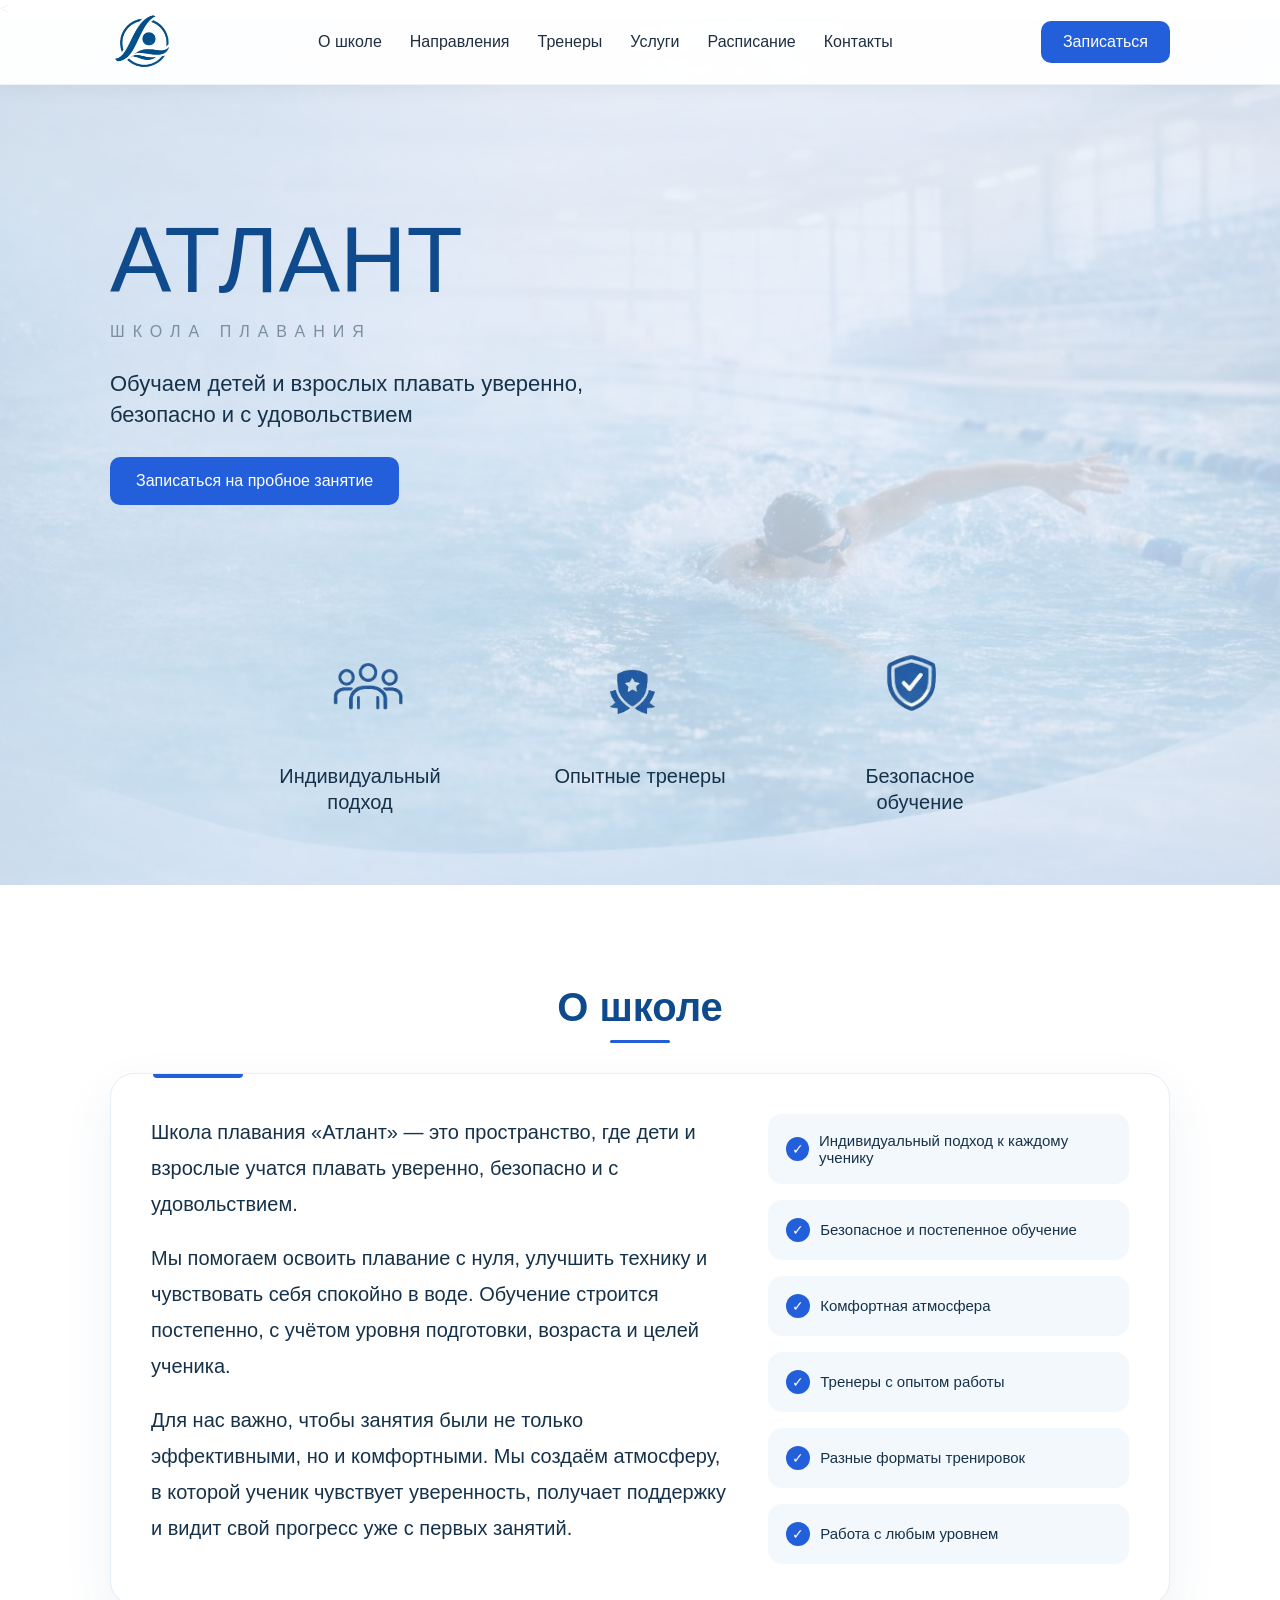
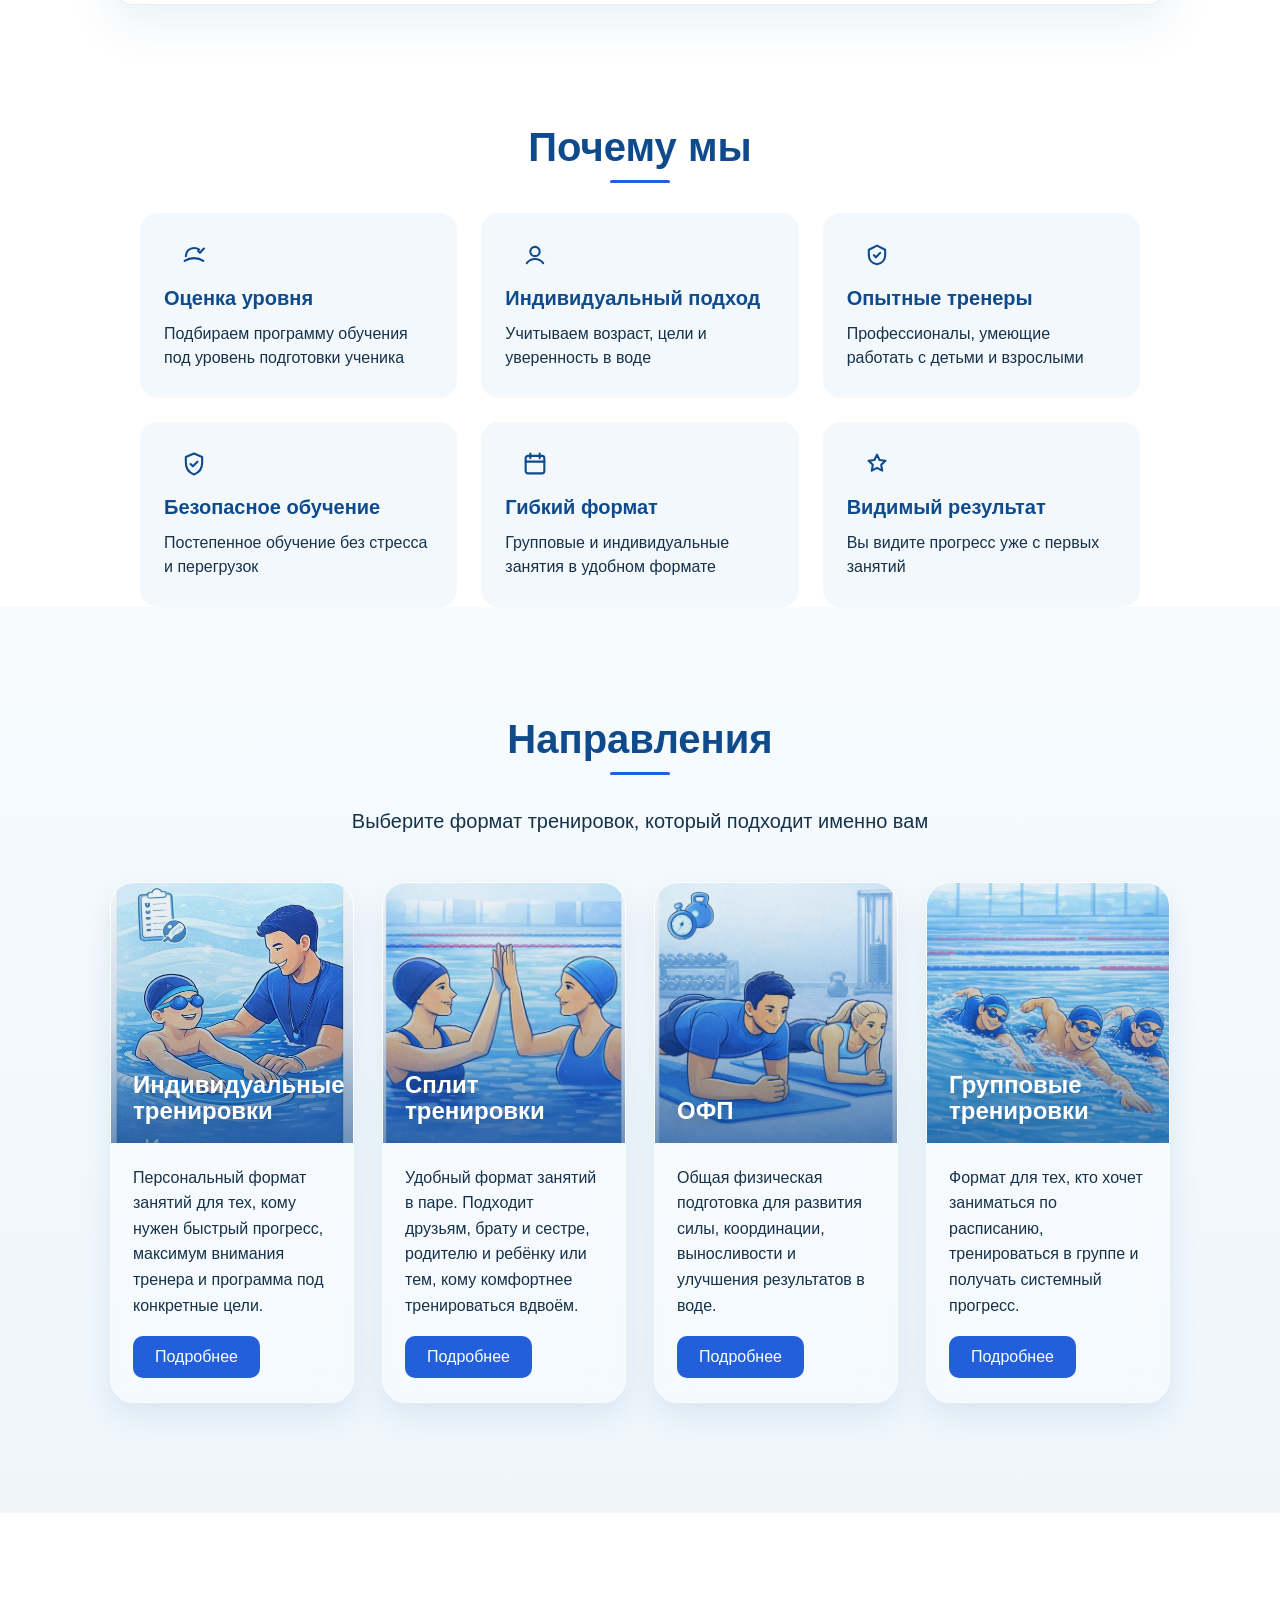
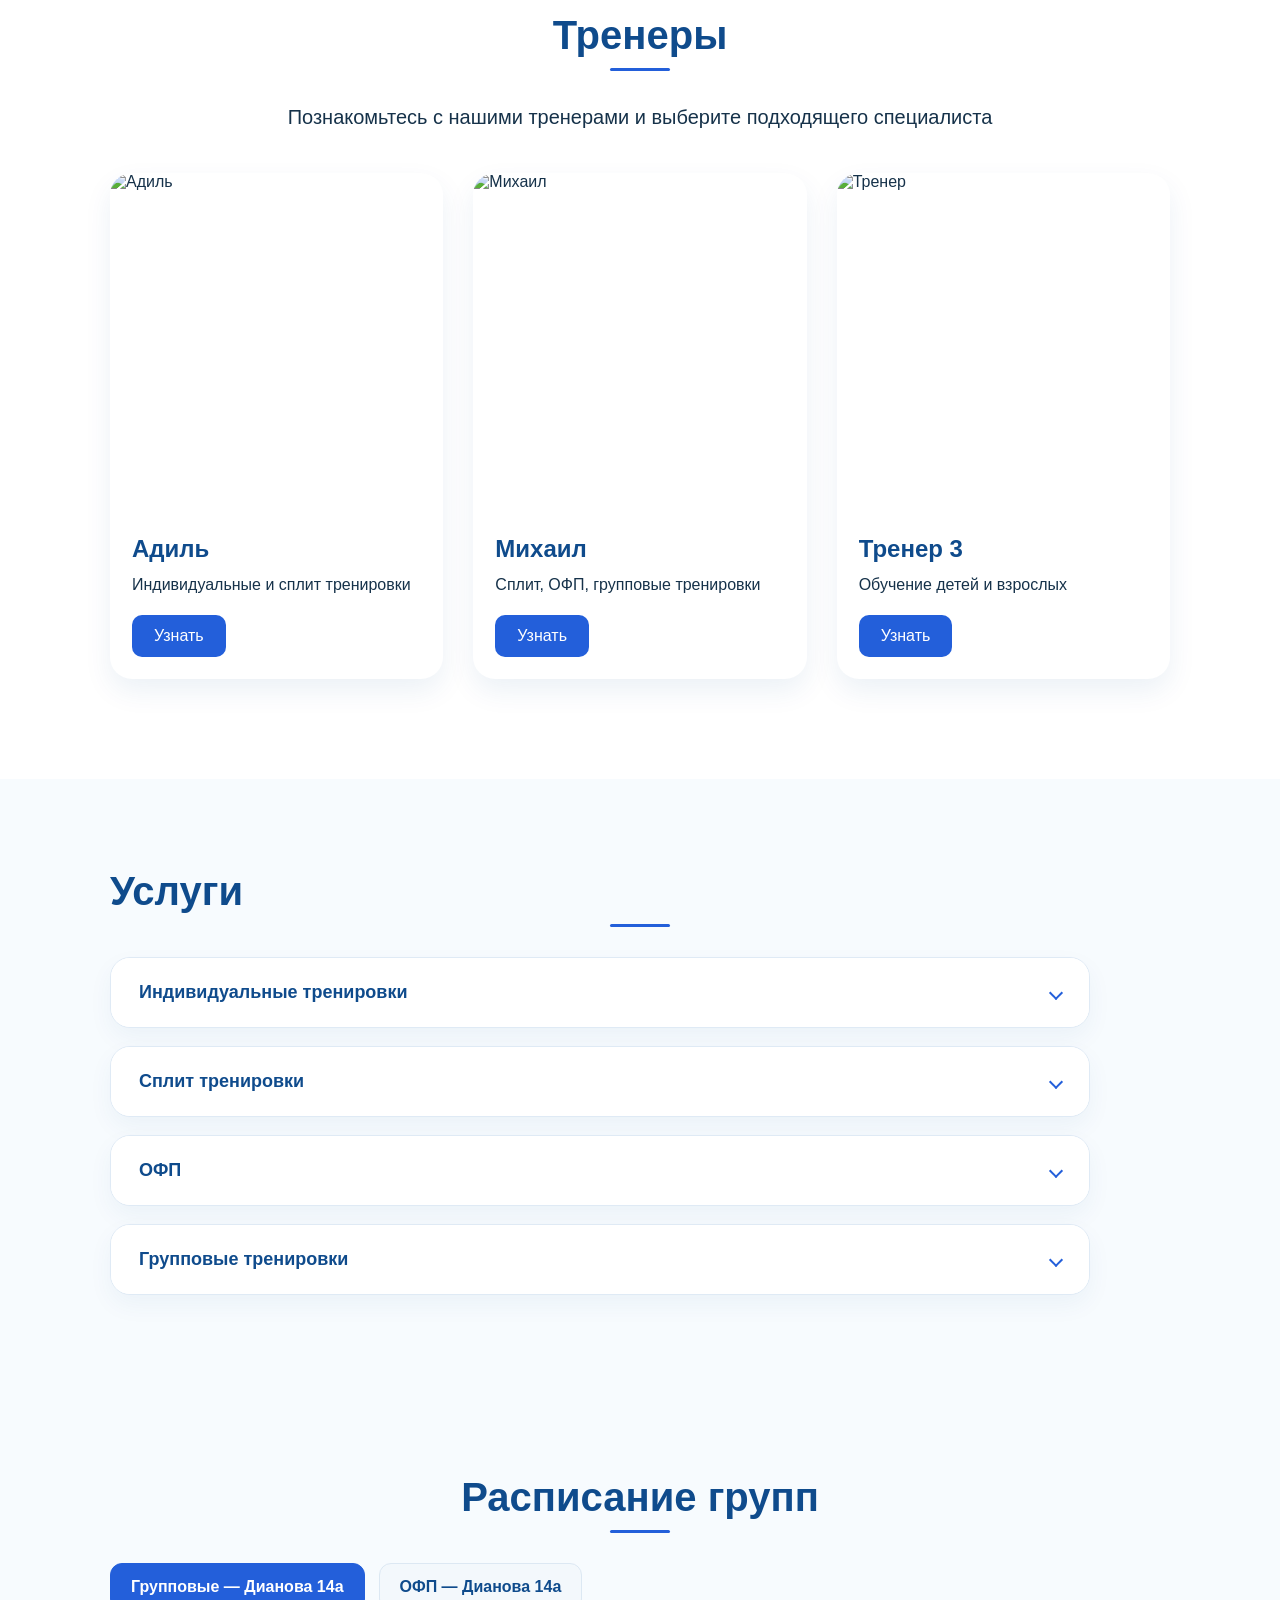
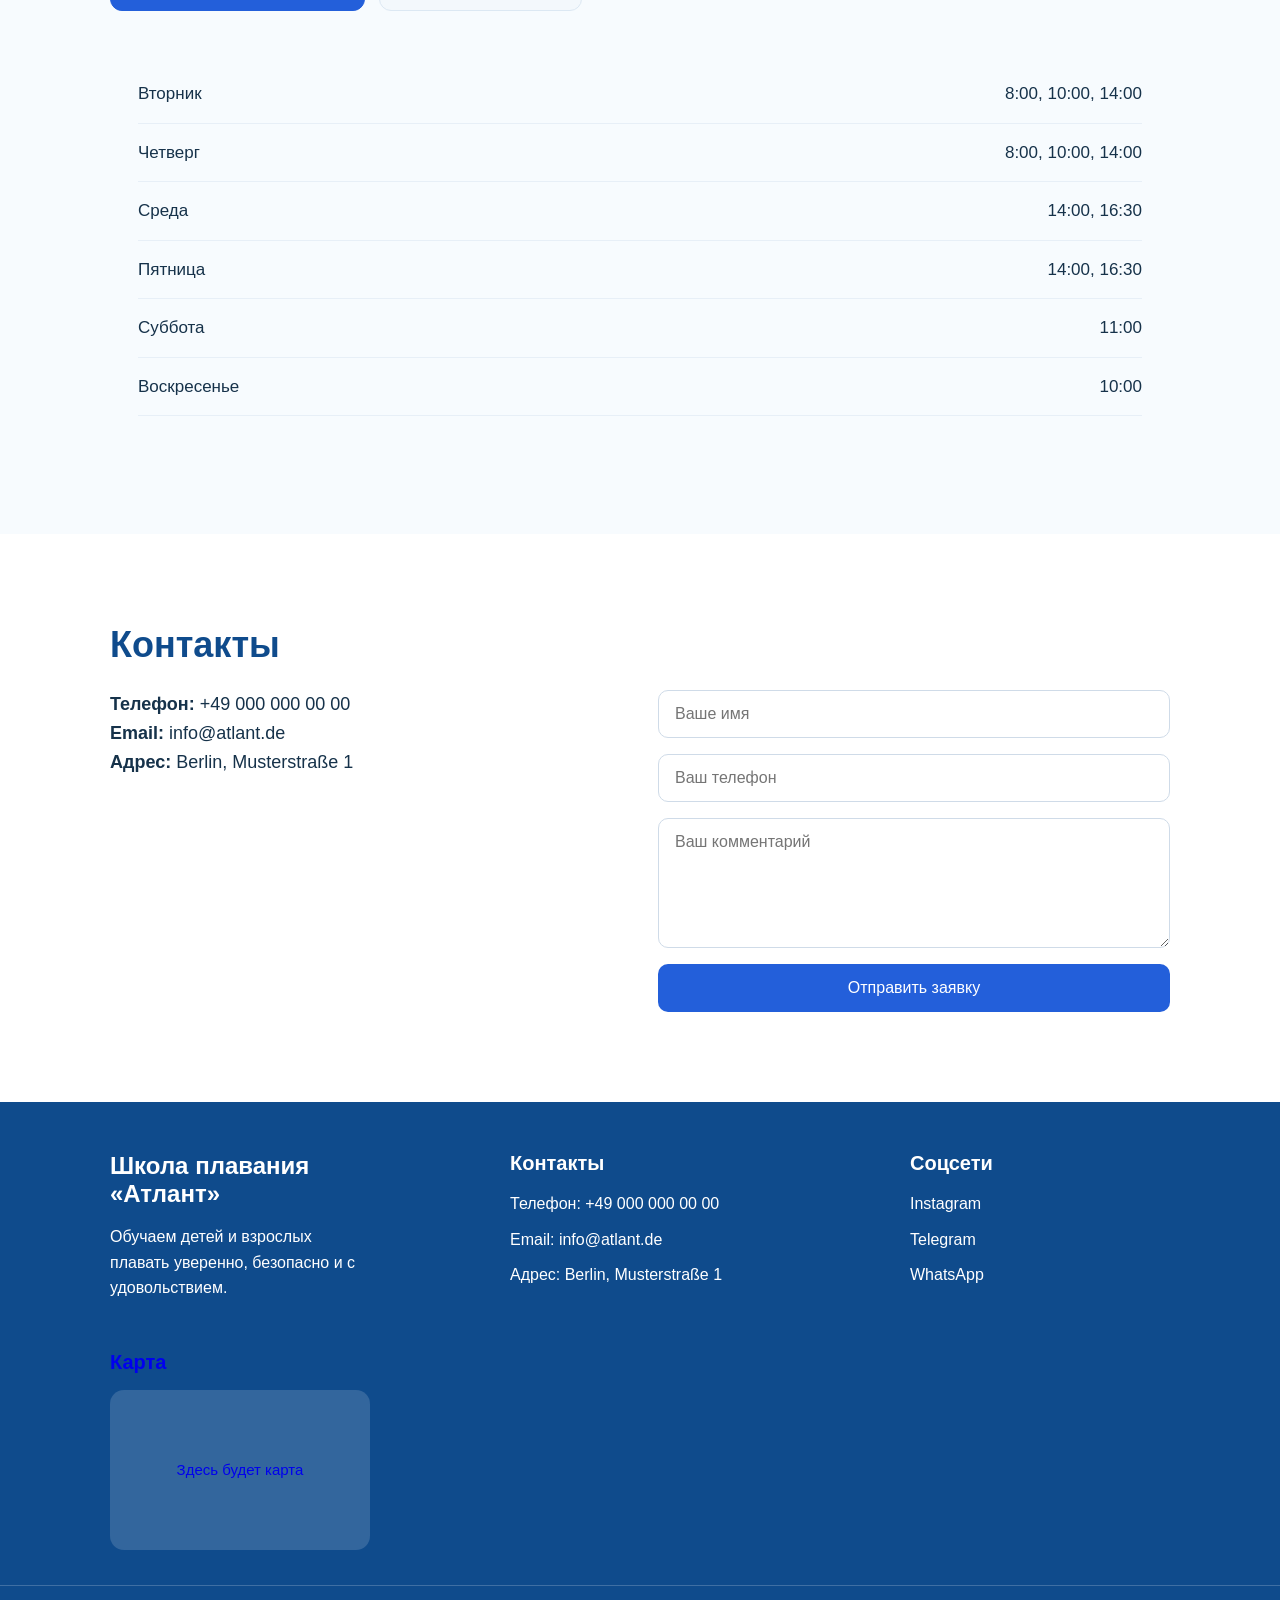
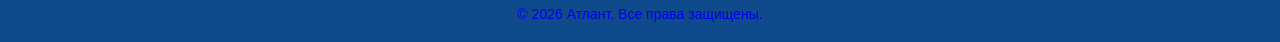
==== index.html @ 253562a3 "Add files via upload" ====
<!DOCTYPE html>
<html lang="ru">
<head>
  <meta charset="UTF-8" />
  <meta name="viewport" content="width=device-width, initial-scale=1.0" />
  <title>Атлант — школа плавания</title>
  <link rel="stylesheet" href="style.css" />
</head>
<body>

  <header class="header">
    <div class="container header-inner">

      <div class="logo">
        <img src="images/logo.png" alt="Атлант" />
      </div>

      <nav class="nav">
        <a href="#about">О школе</a>
        <a href="#programs">Направления</a>
        <a href="#coaches">Тренеры</a>
        <a href="#prices">Услуги</a>
        <a href="#schedule">Расписание</a>
        <a href="#contacts">Контакты</a>
      </nav>

      <a href="#contacts" class="header-btn">Записаться</a>

    </div>
  </header>

  <<section class="hero">
  <div class="hero-bg">
    <img src="images/pool.png" alt="Школа плавания Атлант" />
    <div class="overlay"></div>
  </div>

  <div class="container hero-content">
    <h1>АТЛАНТ</h1>
    <p class="subtitle">ШКОЛА ПЛАВАНИЯ</p>

    <p class="description">
      Обучаем детей и взрослых плавать уверенно, безопасно и с удовольствием
    </p>

    <a href="#contacts" class="main-btn">Записаться на пробное занятие</a>

    <div class="features">
      <div class="feature">
        <img src="images/icon-approach.png" alt="Индивидуальный подход" />
        <p>Индивидуальный
подход</p>
      </div>

      <div class="feature">
        <img src="images/icon-coach.png" alt="Опытные тренеры" />
        <p>Опытные тренеры</p>
      </div>

      <div class="feature">
        <img src="images/icon-safe.png" alt="Безопасное обучение" />
        <p>Безопасное
обучение</p>
      </div>
    </div>
  </div>
</section>

  <section id="about" class="about">
  <div class="container">

    <h2 class="section-title">О школе</h2>

    <div class="about-box">

      <!-- ЛЕВО -->
      <div class="about-left">
        <p>
          Школа плавания «Атлант» — это пространство, где дети и взрослые учатся плавать уверенно, безопасно и с удовольствием.
        </p>

        <p>
          Мы помогаем освоить плавание с нуля, улучшить технику и чувствовать себя спокойно в воде. Обучение строится постепенно, с учётом уровня подготовки, возраста и целей ученика.
        </p>

        <p>
          Для нас важно, чтобы занятия были не только эффективными, но и комфортными. Мы создаём атмосферу, в которой ученик чувствует уверенность, получает поддержку и видит свой прогресс уже с первых занятий.
        </p>
      </div>

      <!-- ПРАВО -->
      <div class="about-right">

        <div class="about-mini">
          <span>✓</span>
          Индивидуальный подход к каждому ученику
        </div>

        <div class="about-mini">
          <span>✓</span>
          Безопасное и постепенное обучение
        </div>

        <div class="about-mini">
          <span>✓</span>
          Комфортная атмосфера
        </div>

        <div class="about-mini">
          <span>✓</span>
          Тренеры с опытом работы
        </div>

        <div class="about-mini">
          <span>✓</span>
          Разные форматы тренировок
        </div>

        <div class="about-mini">
          <span>✓</span>
          Работа с любым уровнем
        </div>

      </div>

    </div>


  </div>
</section>

      <h2 class="section-title why-title fade-up">Почему мы</h2>

      <div class="why-grid">

        <div class="why-card fade-up delay-1">
          <div class="why-icon" aria-hidden="true">
            <svg viewBox="0 0 24 24" role="img">
              <path d="M5 13c0-4.2 3-7 7-7 1.7 0 3.2.4 4.5 1.3" />
              <path d="M4 17c2.2-1.5 5-2.3 8-2.3s5.8.8 8 2.3" />
              <path d="M15.5 8.5l1.6 1.6 3.4-3.6" />
            </svg>
          </div>
          <h3>Оценка уровня</h3>
          <p>Подбираем программу обучения под уровень подготовки ученика</p>
        </div>

        <div class="why-card fade-up delay-2">
          <div class="why-icon" aria-hidden="true">
            <svg viewBox="0 0 24 24" role="img">
              <path d="M12 13c2.2 0 4-1.8 4-4s-1.8-4-4-4-4 1.8-4 4 1.8 4 4 4z" />
              <path d="M5 19c1.6-2.4 4-3.6 7-3.6s5.4 1.2 7 3.6" />
            </svg>
          </div>
          <h3>Индивидуальный подход</h3>
          <p>Учитываем возраст, цели и уверенность в воде</p>
        </div>

        <div class="why-card fade-up delay-3">
          <div class="why-icon" aria-hidden="true">
            <svg viewBox="0 0 24 24" role="img">
              <path d="M12 4l7 3.5v4.8c0 3.7-2.5 6.9-7 7.7-4.5-.8-7-4-7-7.7V7.5L12 4z" />
              <path d="M9.3 12.2l1.8 1.8 3.6-3.8" />
            </svg>
          </div>
          <h3>Опытные тренеры</h3>
          <p>Профессионалы, умеющие работать с детьми и взрослыми</p>
        </div>

        <div class="why-card fade-up delay-1">


<div class="why-icon" aria-hidden="true">
            <svg viewBox="0 0 24 24" role="img">
              <path d="M12 3l7 3v5c0 5-2.8 8.5-7 10-4.2-1.5-7-5-7-10V6l7-3z" />
              <path d="M9 12l2 2 4-4" />
            </svg>
          </div>
          <h3>Безопасное обучение</h3>
          <p>Постепенное обучение без стресса и перегрузок</p>
        </div>

        <div class="why-card fade-up delay-2">
          <div class="why-icon" aria-hidden="true">
            <svg viewBox="0 0 24 24" role="img">
              <rect x="4" y="5" width="16" height="15" rx="2" />
              <path d="M8 3v4M16 3v4M4 10h16" />
            </svg>
          </div>
          <h3>Гибкий формат</h3>
          <p>Групповые и индивидуальные занятия в удобном формате</p>
        </div>

        <div class="why-card fade-up delay-3">
          <div class="why-icon" aria-hidden="true">
            <svg viewBox="0 0 24 24" role="img">
              <path d="M12 4l2.2 4.5 5 .7-3.6 3.5.9 5-4.5-2.4-4.5 2.4.9-5L4.8 9.2l5-.7L12 4z" />
            </svg>
          </div>
          <h3>Видимый результат</h3>
          <p>Вы видите прогресс уже с первых занятий</p>
        </div>

      </div>
    </div>
  </section>

 <section id="programs" class="programs-section">
  <div class="container">

    <h2 class="section-title">Направления</h2>
    <p class="programs-subtitle">
      Выберите формат тренировок, который подходит именно вам
    </p>

    <div class="programs-grid">

      <div class="program-card glass-card">
        <div class="program-image-wrap">
          <img src="images/program-individual.jpg" alt="Индивидуальные тренировки">
          <div class="program-overlay"></div>
          <h3 class="program-title-on-image">Индивидуальные
тренировки</h3>
        </div>
        <div class="program-card-content">
          <p>
            Персональный формат занятий для тех, кому нужен быстрый прогресс,
            максимум внимания тренера и программа под конкретные цели.
          </p>
          <button class="program-btn" onclick="openProgram('program-individual-modal')">Подробнее</button>
        </div>
      </div>

      <div class="program-card glass-card">
        <div class="program-image-wrap">
          <img src="images/program-split.jpg" alt="Сплит тренировки">
          <div class="program-overlay"></div>
          <h3 class="program-title-on-image">Сплит тренировки</h3>
        </div>
        <div class="program-card-content">
          <p>
            Удобный формат занятий в паре. Подходит друзьям, брату и сестре,
            родителю и ребёнку или тем, кому комфортнее тренироваться вдвоём.
          </p>
          <button class="program-btn" onclick="openProgram('program-split-modal')">Подробнее</button>
        </div>
      </div>

      <div class="program-card glass-card">
        <div class="program-image-wrap">
          <img src="images/program-ofp.jpg" alt="ОФП">
          <div class="program-overlay"></div>
          <h3 class="program-title-on-image">ОФП</h3>
        </div>
        <div class="program-card-content">
          <p>
            Общая физическая подготовка для развития силы, координации,
            выносливости и улучшения результатов в воде.
          </p>
          <button class="program-btn" onclick="openProgram('program-ofp-modal')">Подробнее</button>
        </div>
      </div>

      <div class="program-card glass-card">
        <div class="program-image-wrap">
          <img src="images/program-group.jpg" alt="Групповые тренировки">
          <div class="program-overlay"></div>
          <h3 class="program-title-on-image">Групповые
тренировки</h3>
        </div>
        <div class="program-card-content">
          <p>
            Формат для тех, кто хочет заниматься по расписанию, тренироваться
            в группе и получать системный прогресс.
          </p>
          <button class="program-btn" onclick="openProgram('program-group-modal')">Подробнее</button>
        </div>
      </div>

    </div>

  </div>
</section>
<!-- МОДАЛКА: ИНДИВИДУАЛЬНЫЕ -->
<div class="program-modal" id="program-individual-modal">
  <div class="program-modal-box">
    <button class="program-close" onclick="closeProgram('program-individual-modal')">×</button>

    <h2>Индивидуальные тренировки</h2>

    <p><strong>Описание:</strong>

      Персональный формат занятий для тех, кому нужен быстрый прогресс,
      максимум внимания тренера и программа под конкретные цели.
    </p>

    <p><strong>Стоимость:</strong>

      1400р
    </p>

    <p><strong>Кто может проводить:</strong>

      Адиль, Михаил
    </p>

    <p><strong>Адрес филиалов:</strong>

      Дианова 14а
    </p>

    <a href="#contacts" class="main-btn" onclick="closeProgram('program-individual-modal')">Записаться</a>
  </div>
</div>

<!-- МОДАЛКА: СПЛИТ -->
<div class="program-modal" id="program-split-modal">
  <div class="program-modal-box">
    <button class="program-close" onclick="closeProgram('program-split-modal')">×</button>

    <h2>Сплит тренировки</h2>

    <p><strong>Описание:</strong>

      Удобный формат занятий в паре. Подходит друзьям, брату и сестре,
      родителю и ребёнку или тем, кому комфортнее тренироваться вдвоём.
    </p>

    <p><strong>Стоимость:</strong>

      Сплит — 2700р

      Сплит с тренером Адилем — 2900р

      Сплит с тренером Михаилом — 2900р
    </p>

    <p><strong>Кто может проводить:</strong>

      Адиль, Михаил
    </p>

    <p><strong>Адрес филиалов:</strong>

      Дианова 14а
    </p>

    <a href="#contacts" class="main-btn" onclick="closeProgram('program-split-modal')">Записаться</a>
  </div>
</div>

<!-- МОДАЛКА: ОФП -->
<div class="program-modal" id="program-ofp-modal">
  <div class="program-modal-box">
    <button class="program-close" onclick="closeProgram('program-ofp-modal')">×</button>

    <h2>ОФП</h2>

    <p><strong>Описание:</strong>

      Общая физическая подготовка для развития силы, координации,
      выносливости и улучшения результатов в воде.
    </p>

    <p><strong>Стоимость:</strong>

      Разовая — 600р

      4 тренировки в месяц — 2000р

      8 тренировок в месяц — 3800р

      Абонемент действует 30 дней со дня оплаты
    </p>

    <p><strong>Кто может проводить:</strong>

      Адиль, Михаил
    </p>

    <p><strong>Время занятий:</strong>

      Среда, воскресенье

      15:15
    </p>

    <p><strong>Адрес:</strong>

      Дианова 14а
    </p>

    <a href="#contacts" class="main-btn" onclick="closeProgram('program-ofp-modal')">Записаться</a>
  </div>
</div>

<!-- МОДАЛКА: ГРУППОВЫЕ -->
<div class="program-modal" id="program-group-modal">
  <div class="program-modal-box">
    <button class="program-close" onclick="closeProgram('program-group-modal')">×</button>

    <h2>Групповые тренировки</h2>

    <p><strong>Описание:</strong>

      Групповые занятия для тех, кто хочет тренироваться по расписанию,
      получать системную нагрузку и развиваться в комфортной атмосфере.
    </p>

    <p><strong>Стоимость:</strong>

      Разовая тренировка — 850р

      4 тренировки в месяц — 3100р

      8 тренировок в месяц — 5000р

      Абонемент действует 30 дней со дня оплаты
    </p>

    <p><strong>Кто может проводить:</strong>

      Адиль, Михаил
    </p>

    <p><strong>Время занятий:</strong>

      Вторник, четверг — 8:00, 10:00, 14:00

      Среда, пятница — 14:00, 16:30

      Суббота — 11:00

      Воскресенье — 10:00
    </p>

    <p><strong>Адрес:</strong>

      Дианова 14а
    </p>

    <a href="#contacts" class="main-btn" onclick="closeProgram('program-group-modal')">Записаться</a>
  </div>
</div>

 <section id="coaches" class="coaches-section">
  <div class="container">

    <h2 class="section-title">Тренеры</h2>
    <p class="coaches-subtitle">
      Познакомьтесь с нашими тренерами и выберите подходящего специалиста
    </p>

    <div class="coaches-grid">

      <div class="coach-card">
        <img src="images/coach1.jpg" alt="Адиль" />
        <div class="coach-card-content">
          <h3>Адиль</h3>
          <p>Индивидуальные и сплит тренировки</p>
          <button class="coach-btn" onclick="openCoach('coach1-modal')">Узнать</button>
        </div>
      </div>

      <div class="coach-card">
        <img src="images/coach2.jpg" alt="Михаил" />
        <div class="coach-card-content">
          <h3>Михаил</h3>
          <p>Сплит, ОФП, групповые тренировки</p>
          <button class="coach-btn" onclick="openCoach('coach2-modal')">Узнать</button>
        </div>
      </div>

      <div class="coach-card">
        <img src="images/coach3.jpg" alt="Тренер" />
        <div class="coach-card-content">
          <h3>Тренер 3</h3>
          <p>Обучение детей и взрослых</p>
          <button class="coach-btn" onclick="openCoach('coach3-modal')">Узнать</button>
        </div>
      </div>

    </div>
  </div>
</section>
<!-- МОДАЛКА 1 -->
<div class="coach-modal" id="coach1-modal">
  <div class="coach-modal-box">
    <button class="coach-close" onclick="closeCoach('coach1-modal')">×</button>

    <div class="coach-modal-content">
      <div class="coach-modal-image">
        <img src="images/coach1.jpg" alt="Адиль" />
      </div>

      <div class="coach-modal-info">
        <h2>Адиль</h2>

        <p><strong>Образование:</strong>

          Высшее профильное образование, подготовка в сфере физической культуры и спорта
        </p>

        <p><strong>Описание деятельности:</strong>

          Проводит индивидуальные и сплит тренировки, помогает ученикам освоить плавание с нуля,
          улучшить технику и чувствовать себя уверенно в воде.
        </p>

        <p><strong>Филиалы:</strong>

          Дианова 14а
        </p>

        <a href="#contacts" class="main-btn" onclick="closeCoach('coach1-modal')">Записаться</a>
      </div>
    </div>
  </div>
</div>

<!-- МОДАЛКА 2 -->
<div class="coach-modal" id="coach2-modal">
  <div class="coach-modal-box">
    <button class="coach-close" onclick="closeCoach('coach2-modal')">×</button>

    <div class="coach-modal-content">
      <div class="coach-modal-image">
        <img src="images/coach2.jpg" alt="Михаил" />
      </div>

      <div class="coach-modal-info">
        <h2>Михаил</h2>

        <p><strong>Образование:</strong>

          Профессиональная подготовка в области спорта и тренерской деятельности
        </p>

        <p><strong>Описание деятельности:</strong>

          Проводит сплит тренировки, ОФП и групповые занятия.
          Работает с детьми и взрослыми, помогает развивать технику, выносливость и физическую подготовку.
        </p>

        <p><strong>Филиалы:</strong>

          Дианова 14а
        </p>

        <a href="#contacts" class="main-btn" onclick="closeCoach('coach2-modal')">Записаться</a>
      </div>
    </div>
  </div>
</div>

<!-- МОДАЛКА 3 -->
<div class="coach-modal" id="coach3-modal">
  <div class="coach-modal-box">
    <button class="coach-close" onclick="closeCoach('coach3-modal')">×</button>

    <div class="coach-modal-content">
      <div class="coach-modal-image">
        <img src="images/coach3.jpg" alt="Тренер 3" />
      </div>

      <div class="coach-modal-info">
        <h2>Тренер 3</h2>

        <p><strong>Образование:</strong>

          Высшее образование в области физической культуры
        </p>

        <p><strong>Описание деятельности:</strong>

          Обучает детей и взрослых, помогает развивать уверенность в воде,
          улучшать технику и достигать стабильного результата.
        </p>

        <p><strong>Филиалы:</strong>

          Дианова 14а
        </p>

        <a href="#contacts" class="main-btn" onclick="closeCoach('coach3-modal')">Записаться</a>
      </div>
    </div>
  </div>
</div>

<!-- POPUP 1 -->
<div class="coach-modal" id="coach1">
  <div class="coach-modal-box">
    <button class="coach-close" onclick="closeCoach('coach1')">×</button>

    <div class="coach-modal-content">
      <div class="coach-modal-image">
        <img src="images/coach1.jpg" alt="Анна Петрова">
      </div>

      <div class="coach-modal-info">
        <h2>Анна Петрова</h2>
        <p class="coach-modal-text">
          Тренер школы плавания «Атлант». Помогает детям и взрослым уверенно чувствовать себя в воде,
          осваивать плавание с нуля и улучшать технику.
        </p>

        <p><strong>Достижения:</strong>
Опыт работы 6 лет, подготовка начинающих и уверенных учеников, персональный подход.</p>
        <p><strong>Филиалы:</strong>
Berlin Zentrum, Berlin Süd</p>

        <a href="#contacts" class="main-btn" onclick="closeCoach('coach1')">Записаться</a>
      </div>
    </div>
  </div>
</div>

<!-- POPUP 2 -->
<div class="coach-modal" id="coach2">
  <div class="coach-modal-box">
    <button class="coach-close" onclick="closeCoach('coach2')">×</button>

    <div class="coach-modal-content">
      <div class="coach-modal-image">
        <img src="images/coach2.jpg" alt="Иван Смирнов">
      </div>

      <div class="coach-modal-info">
        <h2>Иван Смирнов</h2>
        <p class="coach-modal-text">
          Специализируется на постановке техники, работе с начинающими,
          развитии выносливости и общей физической подготовке.
        </p>

        <p><strong>Достижения:</strong>
Опыт 8 лет, подготовка детей и взрослых, развитие техники плавания и ОФП.</p>
        <p><strong>Филиалы:</strong>
Berlin Mitte, Berlin West</p>

        <a href="#contacts" class="main-btn" onclick="closeCoach('coach2')">Записаться</a>
      </div>
    </div>
  </div>
</div>

<!-- POPUP 3 -->
<div class="coach-modal" id="coach3">
  <div class="coach-modal-box">
    <button class="coach-close" onclick="closeCoach('coach3')">×</button>

    <div class="coach-modal-content">
      <div class="coach-modal-image">
        <img src="images/coach3.jpg" alt="Мария Иванова">
      </div>

      <div class="coach-modal-info">
        <h2>Мария Иванова</h2>
        <p class="coach-modal-text">
          Помогает ученикам чувствовать себя спокойно в воде,
          работает с детьми, сплит-тренировками и развитием уверенности.
        </p>

        <p><strong>Достижения:</strong>
Опыт 5 лет, работа с детьми и взрослыми, комфортный формат обучения без стресса.</p>
        <p><strong>Филиалы:</strong>
Berlin Nord, Berlin Ost</p>

        <a href="#contacts" class="main-btn" onclick="closeCoach('coach3')">Записаться</a>
      </div>
    </div>
  </div>
</div>

  <section id="prices" class="prices-section">
  <div class="container">
    <h2 class="section-title prices-title">Услуги</h2>

    <div class="accordion">

      <!-- Индивидуальные -->
      <div class="accordion-item">
        <button class="accordion-header">
          Индивидуальные тренировки
          <span class="arrow"></span>
        </button>
        <div class="accordion-content">
          <div class="price-row">Индивидуальная тренировка — 1400р</div>
          <div class="price-row">Индивидуальная тренировка с Адилем — 1500р</div>
        </div>
      </div>

      <!-- Сплит -->
      <div class="accordion-item">
        <button class="accordion-header">
          Сплит тренировки
          <span class="arrow"></span>
        </button>
        <div class="accordion-content">
          <div class="price-row">Сплит-тренировка — 2700р</div>
          <div class="price-row">Сплит с тренером Адилем — 2900р</div>
          <div class="price-row">Сплит с тренером Михаилом — 2900р</div>
        </div>
      </div>

      <!-- ОФП -->
      <div class="accordion-item">
        <button class="accordion-header">
          ОФП
          <span class="arrow"></span>
        </button>
        <div class="accordion-content">
          <div class="price-row">Разовая — 600р</div>
          <div class="price-row">4 тренировки в месяц — 2000р</div>
          <div class="price-row">8 тренировок в месяц — 3800р</div>
               </div>
      </div>

      <!-- Групповые -->
      <div class="accordion-item">
        <button class="accordion-header">
          Групповые тренировки
         <span class="arrow"></span>
        </button>
        <div class="accordion-content">
          <div class="price-row">Разовая тренировка — 850р</div>
          <div class="price-row">4 тренировки в месяц — 3100р</div>
          <div class="price-row">8 тренировок в месяц — 5000р</div>
            </div>
      </div>

    </div>
  </div>
</section>
<section id="schedule" class="schedule-section">
  <div class="container">

    <h2 class="section-title">Расписание групп</h2>

    <div class="schedule-tabs">
      <button class="schedule-tab active" onclick="showSchedule('groupSchedule', this)">
        Групповые — Дианова 14а
      </button>

      <button class="schedule-tab" onclick="showSchedule('ofpSchedule', this)">
        ОФП — Дианова 14а
      </button>
    </div>

    <!-- ГРУППОВЫЕ -->
    <div class="schedule-content active" id="groupSchedule">

      <div class="schedule-block">
       

        <div class="schedule-row">
          <span>Вторник</span>
          <span>8:00, 10:00, 14:00</span>
        </div>

        <div class="schedule-row">
          <span>Четверг</span>
          <span>8:00, 10:00, 14:00</span>
        </div>

        <div class="schedule-row">
          <span>Среда</span>
          <span>14:00, 16:30</span>
        </div>

        <div class="schedule-row">
          <span>Пятница</span>
          <span>14:00, 16:30</span>
        </div>

        <div class="schedule-row">
          <span>Суббота</span>
          <span>11:00</span>
        </div>

        <div class="schedule-row">
          <span>Воскресенье</span>
          <span>10:00</span>
        </div>
      </div>

    </div>

    <!-- ОФП -->
    <div class="schedule-content" id="ofpSchedule">

      <div class="schedule-block">
        

        <div class="schedule-row">
          <span>Среда</span>
          <span>15:15</span>
        </div>

        <div class="schedule-row">
          <span>Воскресенье</span>
          <span>15:15</span>
        </div>
      </div>

    </div>

  </div>
</section>



  <section id="contacts" class="info-section">
    <div class="container">
      <h2>Контакты</h2>

      <div class="contacts-grid">
        <div>
          <p><strong>Телефон:</strong> +49 000 000 00 00</p>
          <p><strong>Email:</strong> info@atlant.de</p>
          <p><strong>Адрес:</strong> Berlin, Musterstraße 1</p>
        </div>

        <form class="contact-form">
          <input type="text" placeholder="Ваше имя" />
          <input type="tel" placeholder="Ваш телефон" />
          <textarea placeholder="Ваш комментарий"></textarea>
          <button type="submit" class="main-btn">Отправить заявку</button>
        </form>
      </div>
    </div>
  </section>

  <footer class="footer">
    <div class="container footer-inner">

      <div class="footer-column">
        <h3>Школа плавания «Атлант»</h3>
        <p>Обучаем детей и взрослых плавать уверенно, безопасно и с удовольствием.</p>
      </div>

      <div class="footer-column">
        <h4>Контакты</h4>
        <p>Телефон: +49 000 000 00 00</p>
        <p>Email: info@atlant.de</p>
        <p>Адрес: Berlin, Musterstraße 1</p>
      </div>

      <div class="footer-column">
        <h4>Соцсети</h4>
        <p><a href="#">Instagram</a></p>
        <p><a href="#">Telegram</a></p>
        <p><a href="#">WhatsApp</


a></p>
      </div>

      <div class="footer-column footer-map">
        <h4>Карта</h4>
        <div class="map-box">Здесь будет карта</div>
      </div>

    </div>

    <div class="footer-bottom">
      <p>© 2026 Атлант. Все права защищены.</p>
    </div>
  </footer>

</body>
</html>
<script>
  function openProgram(id) {
    document.getElementById(id).classList.add('active');
    document.body.style.overflow = 'hidden';
  }

  function closeProgram(id) {
    document.getElementById(id).classList.remove('active');
    document.body.style.overflow = 'auto';
  }

  window.addEventListener('click', function(e) {
    document.querySelectorAll('.program-modal').forEach(function(modal) {
      if (e.target === modal) {
        modal.classList.remove('active');
        document.body.style.overflow = 'auto';
      }
    });
  });
</script>

<script>
  function openCoach(id) {
    document.getElementById(id).classList.add('active');
    document.body.style.overflow = 'hidden';
  }

  function closeCoach(id) {
    document.getElementById(id).classList.remove('active');
    document.body.style.overflow = 'auto';
  }

  window.addEventListener('click', function(e) {
    document.querySelectorAll('.coach-modal').forEach(function(modal) {
      if (e.target === modal) {
        modal.classList.remove('active');
        document.body.style.overflow = 'auto';
      }
    });
  });
</script>

<script>
  const accordionItems = document.querySelectorAll('.accordion-item');

  accordionItems.forEach(item => {
    const header = item.querySelector('.accordion-header');
    const content = item.querySelector('.accordion-content');

    header.addEventListener('click', () => {

      // Закрываем все
      accordionItems.forEach(otherItem => {
        const otherContent = otherItem.querySelector('.accordion-content');

        if (otherItem !== item) {
          otherItem.classList.remove('active');
          otherContent.style.maxHeight = null;
        }
      });

      // Открываем / закрываем текущий
      item.classList.toggle('active');

      if (item.classList.contains('active')) {
        content.style.maxHeight = content.scrollHeight + 'px';
      } else {
        content.style.maxHeight = null;
      }

    });
  });
</script>

<script>
  function showSchedule(id, button) {
    const tabs = document.querySelectorAll('.schedule-tab');
    const contents = document.querySelectorAll('.schedule-content');

    tabs.forEach(tab => tab.classList.remove('active'));
    contents.forEach(content => content.classList.remove('active'));

    button.classList.add('active');
    document.getElementById(id).classList.add('active');
  }
</script>
<script>
  function showBranch(id, button) {
    const tabs = document.querySelectorAll('.branches-tab');
    const contents = document.querySelectorAll('.branch-content');

    tabs.forEach(tab => tab.classList.remove('active'));
    contents.forEach(content => content.classList.remove('active'));

    button.classList.add('active');
    document.getElementById(id).classList.add('active');
  }
</script>
---- style.css ----
html {
  scroll-behavior: smooth;
}
html {
  scroll-behavior: smooth;
}

* {
  margin: 0;
  padding: 0;
  box-sizing: border-box;
}

html,
body {
  overflow-x: hidden;
}

body {
  font-family: Arial, sans-serif;
  color: #16324a;
  background: #ffffff;
}

img {
  max-width: 100%;
  display: block;
}

a {
  text-decoration: none;
}

.container {
  max-width: 1100px; /* ВАЖНО */
  margin: 0 auto;
  padding: 0 20px;
}

/* HEADER */

.header {
  position: fixed;
  top: 0;
  left: 0;
  width: 100%;
  background: rgba(255, 255, 255, 0.95);
  z-index: 1000;
  border-bottom: 1px solid #edf2f7;
  box-shadow: 0 4px 20px rgba(0, 0, 0, 0.05);
  transition: all 0.3s ease;
}

.header.scrolled {
  background: rgba(255, 255, 255, 0.98);
  box-shadow: 0 6px 20px rgba(15, 75, 140, 0.08);
}

.header-inner {
  display: flex;
  align-items: center;
  justify-content: space-between;
  min-height: 84px;
  gap: 20px;
  transition: all 0.3s ease;
}

.header.scrolled .header-inner {
  min-height: 68px;
}

.logo {
  display: flex;
  align-items: center;
  flex-shrink: 0;
}

.logo img {
  height: 60px;
  width: 60px;
  border-radius: 50%;
  object-fit: cover;
  transition: all 0.3s ease;
}

.header.scrolled .logo img {
  height: 46px;
  width: 46px;
}

.nav {
  display: flex;
  align-items: center;
  gap: 28px;
  flex-wrap: wrap;
}

.nav a {
  color: #1f2f40;
  font-size: 16px;
  transition: color 0.25s ease;
}

.nav a:hover {
  color: #235fda;
}

.header-btn {
  background: #235fda;
  color: #ffffff;
  padding: 12px 22px;
  border-radius: 10px;
  transition: opacity 0.25s ease, transform 0.25s ease, padding 0.3s ease;
  flex-shrink: 0;
}

.header-btn:hover {
  opacity: 0.92;
  transform: translateY(-1px);
}

.header.scrolled .header-btn {
  padding: 10px 18px;
}

/* HERO */

.hero {
  position: relative;
  padding-bottom: 40px;
}

.hero-bg {
  position: absolute;
  inset: 0;
}

.hero-bg img {
  width: 100%;
  height: 100%;
  object-fit: cover;
}

.overlay {
  position: absolute;
  inset: 0;
  background: rgba(230, 240, 250, 0.76);
}

.hero-content {
  position: relative;
  padding-top: 190px;
  padding-bottom: 30px;
}

.hero h1 {
  font-size: clamp(56px, 8vw, 92px);
  color: #0f4b8c;
  font-weight: 500;
  margin-bottom: 10px;
}

.subtitle {
  letter-spacing: 8px;
  color: #7b8fa1;
  margin-bottom: 28px;
  font-size: 16px;
}

.description {
  font-size: 22px;
  line-height: 1.4;
  max-width: 580px;
  margin-bottom: 26px;
}

.main-btn {
  display: inline-block;
  background: #235fda;
  color: #ffffff;
  padding: 15px 26px;
  border-radius: 10px;
  transition: opacity 0.25s ease, transform 0.25s ease;
  border: none;
  cursor: pointer;
  font-size: 16px;
}

.main-btn:hover {
  opacity: 0.92;
  transform: translateY(-1px);
}

/* HERO FEATURES */

.features {
  margin-top: 120px;
  display: flex;
  justify-content: center;
  align-items: flex-start;
  gap: 90px;
  flex-wrap: wrap;
}

.feature {
  width: 190px;
  text-align: center;
}

.feature img {
  width: 120px;
  height: 120px;
  object-fit: contain;
  display: block;
  margin: 0 auto 18px;
}

.feature p {
  font-size: 20px;
  line-height: 1.3;
  color: #16324a;
  font-weight: 500;
}

/* ABOUT */

.about {
  padding: 100px 0;
  background: #ffffff;
}

.section-title {
  font-size: 40px;
  color: #0f4b8c;
  margin-bottom: 30px;
  text-align: center;
}

.section-title::after {
  content: "";
  display: block;
  width: 60px;
  height: 3px;
  background: #235fda;
  margin: 10px auto 0;
  border-radius: 2px;
}

.why-title {
  margin-top: 20px;
}

.about-text {
  max-width: 1000px;
  margin: 0 auto;
}

.about-text p {
  font-size: 20px;
  line-height: 1.7;
  margin-bottom: 20px;
  color: #16324a;
  text-align: justify;
  text-justify: inter-word;
}

/* WHY GRID */

.why-grid {
  display: grid;
  grid-template-columns: repeat(3, 1fr);
  gap: 24px;

  max-width: 1000px;   /* ограничиваем */
  margin: 0 auto;      /* центрируем */
}

.why-card {
  background: #f3f8fc;
  padding: 28px 24px;
  border-radius: 18px;
  transition: transform 0.3s ease, box-shadow 0.3s ease;
}

.why-card:hover {
  transform: translateY(-6px);
  box-shadow: 0 10px 25px rgba(15, 75, 140, 0.12);
}

.why-icon {
  width: 60px;
  height: 60px


background: linear-gradient(135deg, #e8f2fb, #d8e9fb);
  border-radius: 50%;
  display: flex;
  align-items: center;
  justify-content: center;
  margin-bottom: 18px;
  transition: transform 0.3s ease;
}


.why-card:hover .why-icon {
  transform: scale(1.08);
}

.why-icon svg {
  width: 28px;
  height: 28px;
  stroke: #0f4b8c;
  stroke-width: 1.8;
  fill: none;
  stroke-linecap: round;
  stroke-linejoin: round;
}

.why-card h3 {
  font-size: 20px;
  margin-bottom: 12px;
  color: #0f4b8c;
}

.why-card p {
  font-size: 16px;
  color: #16324a;
  line-height: 1.5;
}

/* FADE ANIMATION */

.fade-up {
  opacity: 0;
  transform: translateY(32px);
  animation: fadeUp 0.8s ease forwards;
}

.delay-1 {
  animation-delay: 0.15s;
}

.delay-2 {
  animation-delay: 0.3s;
}

.delay-3 {
  animation-delay: 0.45s;
}

@keyframes fadeUp {
  to {
    opacity: 1;
    transform: translateY(0);
  }
}

/* PROGRAMS */

.programs-section {
  padding: 110px 0;
  background: linear-gradient(180deg, #f7fbfe 0%, #eef6fc 100%);
}

.programs-subtitle {
  max-width: 760px;
  margin: 0 auto 45px;
  text-align: center;
  font-size: 20px;
  line-height: 1.6;
  color: #16324a;
}

.programs-grid {
  display: grid;
  grid-template-columns: repeat(3, 1fr);
  gap: 30px;
}

.program-card {
  border-radius: 24px;
  overflow: hidden;
  position: relative;
}

.glass-card {
  background: rgba(255, 255, 255, 0.34);
  border: 1px solid rgba(255, 255, 255, 0.45);
  box-shadow: 0 12px 30px rgba(15, 75, 140, 0.10);
  backdrop-filter: blur(14px);
  -webkit-backdrop-filter: blur(14px);
  transition: transform 0.35s ease, box-shadow 0.35s ease, border-color 0.35s ease;
}

.glass-card:hover {
  transform: translateY(-10px);
  box-shadow: 0 18px 38px rgba(15, 75, 140, 0.16);
  border-color: rgba(255, 255, 255, 0.65);
}

.program-image-wrap {
  position: relative;
  height: 290px;
  overflow: hidden;
}

.program-image-wrap img {
  width: 100%;
  height: 100%;
  object-fit: cover;
  object-position: center 20%;
  display: block;
  transition: transform 0.5s ease;
}

.program-card:hover .program-image-wrap img {
  transform: scale(1.05);
}

.program-overlay {
  position: absolute;
  inset: 0;
  background: linear-gradient(
    180deg,
    rgba(15, 75, 140, 0.05) 0%,
    rgba(15, 75, 140, 0.22) 55%,
    rgba(15, 75, 140, 0.60) 100%
  );
}

.program-title-on-image {
  position: absolute;
  left: 24px;
  right: 24px;
  bottom: 22px;
  margin: 0;
  color: #ffffff;
  font-size: 30px;
  line-height: 1.15;
  font-weight: 700;
  text-shadow: 0 4px 14px rgba(0, 0, 0, 0.18);
}

.program-card-content {
  padding: 24px 24px 28px;
}

.program-card-content p {
  font-size: 17px;
  line-height: 1.65;
  color: #16324a;
}

/* COACHES */

.coaches-section {
  padding: 100px 0;
  background: #ffffff;
}

.coaches-subtitle {
  max-width: 760px;
  margin: 0 auto 40px;
  text-align: center;
  font-size: 20px;
  line-height: 1.6;
  color: #16324a;
}

.coaches-grid {
  display: grid;
  grid-template-columns: repeat(3, 1fr);
  gap: 30px;
}

.coach-card {
  background: #ffffff;
  border-radius: 22px;
  overflow: hidden;
  box-shadow: 0 12px 28px rgba(15, 75, 140, 0.08);
  transition: transform 0.35s ease, box-shadow 0.35s ease;
}

.coach-card:hover {
  transform: translateY(-8px);
  box-shadow: 0 18px 36px rgba(15, 75, 140, 0.14);
}

.coach-card img {
  width: 100%;
  height: 340px;
  object-fit: cover;
}

.coach-card-content {
  padding: 22px;
}

.coach-card-content h3 {
  font-size: 24px;
  color: #0f4b8c;
  margin-bottom: 10px;
}

.coach-card-content p {
  font-size: 16px;
  line-height: 1.5;
  color: #16324a;
  margin-bottom: 18px;
}

.coach-btn {
  background: #235fda;
  color: #ffffff;
  border: none;
  border-radius: 10px;
  padding: 12px 22px;
  cursor: pointer;
  font-size: 16px;
  transition: 0.25s ease;
}

.coach-btn:hover {
  opacity: 0.92;
  transform: translateY(-1px);
}

/* MODAL */

.coach-modal {
  position: fixed;
  inset: 0;
  background: rgba(10, 26, 44, 0.55);
  display: none;
  align-items: center;
  justify-content: center;
  z-index: 3000;
  padding: 30px;
}

.coach-modal.active {


display: flex;
}

.coach-modal-box {
  background: #ffffff;
  width: min(1100px, 100%);
  border-radius: 24px;
  padding: 28px;
  position: relative;
  box-shadow: 0 24px 60px rgba(0, 0, 0, 0.18);
  animation: modalShow 0.25s ease;
}

@keyframes modalShow {
  from {
    opacity: 0;
    transform: translateY(16px) scale(0.98);
  }
  to {
    opacity: 1;
    transform: translateY(0) scale(1);
  }
}

.coach-close {
  position: absolute;
  top: 16px;
  right: 18px;
  width: 42px;
  height: 42px;
  border: none;
  border-radius: 50%;
  background: #eef5fb;
  color: #0f4b8c;
  font-size: 28px;
  cursor: pointer;
}

.coach-modal-content {
  display: grid;
  grid-template-columns: 420px 1fr;
  gap: 34px;
  align-items: start;
}

.coach-modal-image img {
  width: 100%;
  height: 560px;
  object-fit: cover;
  border-radius: 20px;
}

.coach-modal-info h2 {
  font-size: 36px;
  color: #0f4b8c;
  margin-bottom: 18px;
}

.coach-modal-info p {
  font-size: 18px;
  line-height: 1.7;
  color: #16324a;
  margin-bottom: 18px;
}

.coach-modal-text {
  max-width: 620px;
}

/* INFO SECTIONS */

.info-section {
  padding: 90px 0;
  background: #ffffff;
}

.light-section {
  background: #f7fbfe;
}

.info-section h2 {
  font-size: 36px;
  color: #0f4b8c;
  margin-bottom: 24px;
}

.info-section p {
  font-size: 18px;
  line-height: 1.6;
  color: #16324a;
}

.price-list {
  display: grid;
  gap: 16px;
  max-width: 700px;
}

.price-item {
  background: #ffffff;
  border: 1px solid #dce8f3;
  border-radius: 14px;
  padding: 18px 20px;
  font-size: 18px;
  font-weight: 600;
}

/* CONTACTS */

.contacts-grid {
  display: grid;
  grid-template-columns: 1fr 1fr;
  gap: 36px;
  align-items: start;
}

.contact-form {
  display: flex;
  flex-direction: column;
  gap: 16px;
}

.contact-form input,
.contact-form textarea {
  padding: 14px 16px;
  border: 1px solid #cfdbe8;
  border-radius: 10px;
  font-size: 16px;
  font-family: Arial, sans-serif;
}

.contact-form textarea {
  min-height: 130px;
  resize: vertical;
}

/* FOOTER */

.footer {
  background: #0f4b8c;
  color: #ffffff;
  padding-top: 50px;
}

.footer-inner {
  display: flex;
  justify-content: space-between;
  gap: 40px;
  align-items: flex-start;
  flex-wrap: wrap;
}

.footer-column {
  width: 260px;
}

.footer-column h3,
.footer-column h4 {
  margin-bottom: 16px;
}

.footer-column h3 {
  font-size: 24px;
}

.footer-column h4 {
  font-size: 20px;
}

.footer-column p {
  font-size: 16px;
  line-height: 1.6;
  margin-bottom: 10px;
}

.footer-column a {
  color: #ffffff;
}

.footer-column a:hover {
  text-decoration: underline;
}

.footer-map .map-box {
  width: 260px;
  height: 160px;
  background: rgba(255, 255, 255, 0.15);
  border-radius: 14px;
  display: flex;
  align-items: center;
  justify-content: center;
  font-size: 15px;
  text-align: center;
  padding: 10px;
}

.footer-bottom {
  margin-top: 35px;
  padding: 20px 0;
  text-align: center;
  border-top: 1px solid rgba(255, 255, 255, 0.2);
}

.footer-bottom p {
  font-size: 14px;
}

/* RESPONSIVE */

max-width: 1100px {
  .why-grid,
  .programs-grid,
  .coaches-grid {
    grid-template-columns: repeat(2, 1fr);
  }

  .contacts-grid,
  .coach-modal-content {
    grid-template-columns: 1fr;
  }

  .coach-modal-image img {
    height: 420px;
  }

  .features {
    gap: 50px;
  }
}

max-width: 850px {
  .header-inner {
    flex-wrap: wrap;
    justify-content: center;
    padding: 16px 0;
  }

  .nav {
    justify-content: center;
  }

  .hero-content {
    padding-top: 150px;
  }

  .feature img {
    width: 100px;
    height: 100px;
  }

  .feature p {
    font-size: 18px;
  }
}

max-width: 700px {
  .why-grid,
  .programs-grid,
  .coaches-grid {
    grid-template-columns: 1fr;
  }

  .section-title {
    font-size: 32px;
  }

  .info-section h2 {
    font-size: 30px;
  }

  .about-text p {
    text-align: left;
  }

  .about-text p,
  .info-section p,
  .price-item {
    font-size: 17px;
  }

  .subtitle {
    letter-spacing: 5px;
  }

  .description {
    font-size: 18px;
  }

  .features {
    margin-top: 90p


x;
    gap: 30px;
  }

  .feature {
    width: 150px;
  }

  .programs-subtitle,
  .coaches-subtitle {
    font-size: 18px;
  }

  .program-image-wrap {
    height: 260px;
  }

  .program-title-on-image {
    font-size: 26px;
  }

  .program-card-content p {
    font-size: 16px;
  }

  .coach-card img {
    height: 300px;
  }

  .coach-modal {
    padding: 16px;
  }

  .coach-modal-box {
    padding: 18px;
  }

  .coach-modal-info h2 {
    font-size: 28px;
  }

  .coach-modal-info p {
    font-size: 16px;
  }
}

max-width: 560px {
  .logo img {
    height: 46px;
    width: 46px;
  }

  .nav {
    gap: 14px;
  }

  .nav a {
    font-size: 14px;
  }

  .header-btn {
    padding: 10px 16px;
    font-size: 14px;
  }

  .main-btn {
    width: 100%;
    text-align: center;
  }

  .hero-content {
    padding-top: 130px;
  }

  .feature img {
    width: 88px;
    height: 88px;
  }

  .feature p {
    font-size: 16px;
  }
};

.about {
  padding: 100px 0;
  background: #ffffff;
}

.about-box {
  max-width: 1050px;
  margin: 0 auto;
  background: #ffffff;
  border-radius: 24px;
  padding: 38px 42px;
  box-shadow: 0 14px 34px rgba(15, 75, 140, 0.08);
  border: 1px solid #e7eff7;
  position: relative;
}

.about-box::before {
  content: "";
  position: absolute;
  top: 0;
  left: 42px;
  width: 90px;
  height: 4px;
  background: #235fda;
  border-radius: 0 0 6px 6px;
}

.about-text {
  max-width: 100%;
}

.about-text p {
  font-size: 20px;
  line-height: 1.8;
  margin-bottom: 18px;
  color: #16324a;
}

.about-text p:last-child {
  margin-bottom: 0;
}

.about {
  padding: 100px 0;
}

/* РАМКА */
.about-box {
  display: grid;
  grid-template-columns: 1.6fr 1fr;
  gap: 40px;

  background: #ffffff;
  border-radius: 24px;
  padding: 40px;

  box-shadow: 0 20px 50px rgba(15, 75, 140, 0.08);
  border: 1px solid #e6eef7;

  max-width: 1100px;
  margin: 0 auto;
}

/* ТЕКСТ */
.about-left p {
  font-size: 20px;
  line-height: 1.8;
  margin-bottom: 18px;
  color: #16324a;
}

/* ПРАВО — СЕТКА */
.about-right {
  display: grid;
  grid-template-columns: 1fr;
  gap: 16px;
}

/* БЛОКИ */
.about-mini {
  background: #f3f8fc;
  padding: 16px 18px;
  border-radius: 14px;

  display: flex;
  align-items: center;
  gap: 10px;

  font-size: 15px;
  color: #16324a;

  transition: 0.3s;
}

.about-mini span {
  width: 24px;
  height: 24px;
  background: #235fda;
  color: white;
  border-radius: 50%;

  display: flex;
  align-items: center;
  justify-content: center;

  font-size: 14px;
}

/* ЭФФЕКТ */
.about-mini:hover {
  transform: translateX(6px);
  background: #eaf4fd;
}

/* МОБИЛКА */
max-width: 900px {
  .about-box {
    grid-template-columns: 1fr;
  }
}

.programs-grid {
  display: grid;
  grid-template-columns: repeat(4, 1fr);
  gap: 28px;
}

.program-card {
  border-radius: 24px;
  overflow: hidden;
  position: relative;
}

.glass-card {
  background: rgba(255, 255, 255, 0.34);
  border: 1px solid rgba(255, 255, 255, 0.45);
  box-shadow: 0 12px 30px rgba(15, 75, 140, 0.10);
  backdrop-filter: blur(14px);
  -webkit-backdrop-filter: blur(14px);
  transition: transform 0.35s ease, box-shadow 0.35s ease, border-color 0.35s ease;
}

.glass-card:hover {
  transform: translateY(-10px);
  box-shadow: 0 18px 38px rgba(15, 75, 140, 0.16);
  border-color: rgba(255, 255, 255, 0.65);
}

.program-image-wrap {
  position: relative;
  height: 260px;
  overflow: hidden;
}

.program-image-wrap img {
  width: 100%;
  height: 100%;
  object-fit: cover;
  display: block;
  transition: transform 0.5s ease;
}

.program-card:hover .program-image-wrap img {
  transform: scale(1.05);
}

.program-overlay {
  position: absolute;
  inset: 0;
  background: linear-gradient(
    180deg,
    rgba(15, 75, 140, 0.05) 0%,
    rgba(15, 75, 140, 0.22) 55%,
    rgba(15, 75, 140, 0.60) 100%
  );
}

.program-title-on-image {
  position: absolute;
  left: 22px;
  right: 22px;
  bottom: 18px;
  margin: 0;
  color: #ffffff;
  font-size: 24px;
  line-height: 1.1;
  font-weight: 700;
  text-shadow: 0 4px 14px rgba(0, 0, 0, 0.18);
}

.program-card-content {
  padding: 22px 22px 24px;
}

.program-card-content p {
  font-size: 16px;
  line-height: 1.6;
  color: #16324a;
  margin-bottom: 18px;
}

.program-btn {
  background: #235fda;
  color: #ffffff;
  border: none;
  border-radius: 10px;
  padding: 12px 22px;
  cursor: pointer;
  font-size: 16px;
  transition: 0.25s ease;
}

.program-btn:hover {
  opacity: 0.92;
  transform: translateY(-1px);
}

/* МОДАЛКИ */
.program-modal {
  position: fixed;
  inset: 0;
  background: rgba(10, 26, 44, 0.55);
  display: none;
  align-items: center;
  justify-content: center;
  z-index: 4000;
  padding: 30px;
}

.program-modal.active {
  display: flex;
}

.program-modal-box {
  background: #ffffff;
  width: min(760px, 100%);
  border-radius: 24px;
  padding: 30px;
  position: relative;
  box-shadow: 0 24px 60px rgba(0, 0, 0, 0.18);
  animation: modalShow 0.25s ease;
}

.program-modal-box h2 {
  font-size: 34px;
  color: #0f4b8c;
  margin-bottom: 22px;
}

.program-modal-box p {
  font-size: 18px;
  line-height: 1.7;
  color: #16324a;
  margin-bottom: 18px;
}

.program-close {
  position: absolute;
  top: 16px;
  right: 18px;
  width: 42px;
  height: 42px;
  border: none;
  border-radius: 50%;
  background: #eef5fb;
  color: #0f4b8c;
  font-size: 28px;
  cursor: pointer;
}

/* адаптив */
max-width: 1200px {
  .programs-grid {
    grid-template-columns: repeat(2, 1fr);
  }
}

max-width: 700px {
  .programs-grid {
    grid-template-columns: 1fr;
  }

  .program-modal {
    padding: 16px;
  }

  .program-modal-box {
    padding: 20px;
  }

  .program-modal-box h2 {
    font-size: 28px;
  }

  .program-modal-box p {
    font-size: 16px;
  }
}

.coaches-section {
  padding: 100px 0;
  background: #ffffff;
}

.coaches-subtitle {
  max-width: 760px;
  margin: 0 auto 40px;
  text-align: center;
  font-size: 20px;
  line-height: 1.6;
  color: #16324a;
}

.coaches-grid {
  display: grid;
  grid-template-columns: repeat(3, 1fr);
  gap: 30px;
}

.coach-card {
  background: #ffffff;
  border-radius: 22px;
  overflow: hidden;
  box-shadow: 0 12px 28px rgba(15, 75, 140, 0.08);
  transition: transform 0.35s ease, box-shadow 0.35s ease;
}

.coach-card:hover {
  transform: translateY(-8px);
  box-shadow: 0 18px 36px rgba(15, 75, 140, 0.14);
}

.coach-card img {
  width: 100%;
  height: 340px;
  object-fit: cover;
}

.coach-card-content {
  padding: 22px;
}

.coach-card-content h3 {
  font-size: 24px;
  color: #0f4b8c;
  margin-bottom: 10px;
}

.coach-card-content p {
  font-size: 16px;
  line-height: 1.5;
  color: #16324a;
  margin-bottom: 18px;
}

.coach-btn {
  background: #235fda;
  color: #ffffff;
  border: none;
  border-radius: 10px;
  padding: 12px 22px;
  cursor: pointer;
  font-size: 16px;
  transition: 0.25s ease;
}

.coach-btn:hover {
  opacity: 0.92;
  transform: translateY(-1px);
}

/* МОДАЛКИ */

.coach-modal {
  position: fixed;
  inset: 0;
  background: rgba(10, 26, 44, 0.55);
  display: none;
  align-items: center;
  justify-content: center;
  z-index: 5000;
  padding: 30px;
}

.coach-modal.active {
  display: flex;
}

.coach-modal-box {
  background: #ffffff;
  width: min(1100px, 100%);
  border-radius: 24px;
  padding: 28px;
  position: relative;
  box-shadow: 0 24px 60px rgba(0, 0, 0, 0.18);
  animation: modalShow 0.25s ease;
}

@keyframes modalShow {
  from {
    opacity: 0;
    transform: translateY(16px) scale(0.98);
  }
  to {
    opacity: 1;
    transform: translateY(0) scale(1);
  }
}

.coach-close {
  position: absolute;
  top: 16px;
  right: 18px;
  width: 42px;
  height: 42px;
  border: none;
  border-radius: 50%;
  background: #eef5fb;
  color: #0f4b8c;
  font-size: 28px;
  cursor: pointer;
}

.coach-modal-content {
  display: grid;
  grid-template-columns: 420px 1fr;
  gap: 34px;
  align-items: start;
}

.coach-modal-image img {
  width: 100%;
  height: 560px;
  object-fit: cover;
  border-radius: 20px;
}

.coach-modal-info h2 {
  font-size: 36px;
  color: #0f4b8c;
  margin-bottom: 18px;
}

.coach-modal-info p {
  font-size: 18px;
  line-height: 1.7;
  color: #16324a;
  margin-bottom: 18px;
}

/* адаптив */
max-width: 1100px {
  .coaches-grid {
    grid-template-columns: repeat(2, 1fr);
  }

  .coach-modal-content {
    grid-template-columns: 1fr;
  }

  .coach-modal-image img {
    height: 420px;
  }
}

max-width: 700px {
  .coaches-grid {
    grid-template-columns: 1fr;
  }

  .coach-card img {
    height: 300px;
  }

  .coach-modal {
    padding: 16px;
  }

  .coach-modal-box {
    padding: 18px;
  }

  .coach-modal-info h2 {
    font-size: 28px;
  }

  .coach-modal-info p {
    font-size: 16px;
  }
}

.prices-section {
  padding: 90px 0;
  background: #f7fbfe;
}

.prices-title {
  text-align: left;
  margin-bottom: 30px;
}

.accordion {
  max-width: 980px;
  display: flex;
  flex-direction: column;
  gap: 18px;
}

.accordion-item {
  background: #ffffff;
  border: 1px solid #dfeaf5;
  border-radius: 20px;
  overflow: hidden;
  box-shadow: 0 10px 24px rgba(15, 75, 140, 0.05);
}

.accordion-header {
  width: 100%;
  background: #ffffff;
  border: none;
  padding: 24px 28px;
  text-align: left;
  font-size: 18px;
  font-weight: 700;
  color: #0f4b8c;
  cursor: pointer;

  display: flex;
  align-items: center;
  justify-content: space-between;
}

.accordion-header span {
  font-size: 28px;
  color: #235fda;
  transition: transform 0.3s ease;
}

.accordion-item.active .accordion-header span {
  transform: rotate(45deg);
}

.accordion-content {
  max-height: 0;
  overflow: hidden;
  transition: max-height 0.35s ease;
  background: #f9fcff;
}

.price-row {
  padding: 16px 28px;
  border-top: 1px solid #e7eff7;
  font-size: 16px;
  line-height: 1.5;
  color: #16324a;
}

.price-row:first-child {
  border-top: 1px solid #e7eff7;
}

max-width: 700px {
  .accordion-header {
    font-size: 16px;
    padding: 18px 20px;
  }

  .price-row {
    padding: 14px 20px;
    font-size: 15px;
  }
}

/* СТРЕЛКА */
.accordion-header .arrow {
  width: 10px;
  height: 10px;
  border-right: 2px solid #235fda;
  border-bottom: 2px solid #235fda;

  transform: rotate(45deg);
  transition: 0.3s;
}

/* ПОВОРОТ ПРИ ОТКРЫТИИ */
.accordion-item.active .arrow {
  transform: rotate(-135deg);
}
.schedule-section {
  padding: 90px 0;
  background: #ffffff;
}

.schedule-subtitle {
  font-size: 18px;
  line-height: 1.6;
  color: #16324a;
  margin-bottom: 24px;
  max-width: 760px;
}

.schedule-tabs {
  display: flex;
  flex-wrap: wrap;
  gap: 14px;
  margin-bottom: 26px;
}

.schedule-tab {
  background: #f3f8fc;
  color: #0f4b8c;
  border: 1px solid #dce8f3;
  border-radius: 12px;
  padding: 14px 20px;
  font-size: 16px;
  font-weight: 700;
  cursor: pointer;
  transition: 0.25s ease;
}

.schedule-tab:hover {
  background: #eaf4fd;
}

.schedule-tab.active {
  background: #235fda;
  color: #ffffff;
  border-color: #235fda;
}

.schedule-box {
  background: #ffffff;
  border: 1px solid #dfeaf5;
  border-radius: 22px;
  box-shadow: 0 10px 24px rgba(15, 75, 140, 0.05);
  overflow: hidden;
  max-width: 980px;
}

.schedule-content {
  display: none;
  padding: 28px;
}

.schedule-content.active {
  display: block;
}

.schedule-content h3 {
  font-size: 28px;
  color: #0f4b8c;
  margin-bottom: 22px;
}

.schedule-row {
  display: flex;
  justify-content: space-between;
  gap: 20px;
  padding: 16px 0;
  border-bottom: 1px solid #e7eff7;
  font-size: 17px;
  line-height: 1.5;
  color: #16324a;
}

.schedule-row strong {
  color: #0f4b8c;
}

.schedule-address {
  margin-top: 20px;
  font-size: 17px;
  font-weight: 700;
  color: #16324a;
}

max-width: 700px {
  .schedule-row {
    flex-direction: column;
    gap: 6px;
  }

  .schedule-content {
    padding: 20px;
  }

  .schedule-content h3 {
    font-size: 24px;
  }

  .schedule-tab {
    width: 100%;
    text-align: left;
  }
}
.schedule-section {
  padding: 90px 0;
  background: #f7fbfe;
}

.schedule-subtitle {
  font-size: 18px;
  line-height: 1.6;
  color: #16324a;
  margin-bottom: 24px;
  max-width: 760px;
}

.address-tabs {
  display: flex;
  flex-wrap: wrap;
  gap: 14px;
  margin-bottom: 28px;
}

.address-tab {
  background: #f3f8fc;
  color: #0f4b8c;
  border: 1px solid #dce8f3;
  border-radius: 12px;
  padding: 14px 20px;
  font-size: 16px;
  font-weight: 700;
  cursor: pointer;
  transition: 0.25s ease;
}

.address-tab:hover {
  background: #eaf4fd;
}

.address-tab.active {
  background: #235fda;
  color: #ffffff;
  border-color: #235fda;
}

.address-content {
  display: none;
}

.address-content.active {
  display: block;
}

.schedule-layout {
  display: grid;
  grid-template-columns: 1.2fr 0.9fr;
  gap: 28px;
  align-items: start;
}

.schedule-info {
  display: flex;
  flex-direction: column;
  gap: 18px;
}

.schedule-card {
  background: #ffffff;
  border: 1px solid #dfeaf5;
  border-radius: 20px;
  box-shadow: 0 10px 24px rgba(15, 75, 140, 0.05);
  padding: 24px;
}

.schedule-card h3 {
  font-size: 24px;
  color: #0f4b8c;
  margin-bottom: 16px;
}

.schedule-card p {
  font-size: 16px;
  line-height: 1.6;
  color: #16324a;
  margin-bottom: 8px;
}

.map-card {
  background: #ffffff;
  border: 1px solid #dfeaf5;
  border-radius: 20px;
  box-shadow: 0 10px 24px rgba(15, 75, 140, 0.05);
  padding: 24px;
  position: sticky;
  top: 110px;
}

.map-card h3 {
  font-size: 22px;
  color: #0f4b8c;
  margin-bottom: 16px;
}

.map-box {
  position: relative;
}

.map-placeholder {
  margin-top: 12px;
  background: #f3f8

  .schedule-section {
  padding: 90px 0;
  background: #ffffff;
}

.schedule-tabs {
  display: flex;
  gap: 40px;
  margin-bottom: 35px;
  border-bottom: 1px solid #d8e4ef;
}

.schedule-tab {
  background: none;
  border: none;
  padding: 0 0 14px;
  font-size: 20px;
  color: #7d8fa3;
  cursor: pointer;
  position: relative;
  transition: 0.3s;
}

.schedule-tab:hover {
  color: #0f4b8c;
}

.schedule-tab.active {
  color: #0f4b8c;
  font-weight: 700;
}

.schedule-tab.active::after {
  content: "";
  position: absolute;
  left: 0;
  bottom: -1px;
  width: 100%;
  height: 2px;
  background: #0f4b8c;
}

.schedule-content {
  display: none;
}

.schedule-content.active {
  display: block;
}

.schedule-block {
  overflow: hidden;
  border-radius: 18px;
  border: 1px solid #dfeaf5;
  background: #ffffff;
  box-shadow: 0 10px 24px rgba(15, 75, 140, 0.05);
}

.schedule-block-title {
  background: #0f4b8c;
  color: #ffffff;
  font-size: 22px;
  font-weight: 700;
  padding: 20px 24px;
}

.schedule-row {
  display: flex;
  justify-content: space-between;
  align-items: center;
  padding: 18px 24px;
  font-size: 18px;
  color: #16324a;
  border-top: 1px solid #e8eff6;
  background: #ffffff;
}

.schedule-row:nth-child(even) {
  background: #f7fbff;
}

.schedule-note {
  margin-top: 18px;
  font-size: 18px;
  font-weight: 700;
  color: #16324a;
}

max-width: 700px {
  .schedule-tabs {
    flex-direction: column;
    gap: 14px;
    border-bottom: none;
  }

  .schedule-tab {
    text-align: left;
    padding-bottom: 8px;
  }

  .schedule-row {
    flex-direction: column;
    align-items: flex-start;
    gap: 6px;
    font-size: 16px;
  }

  .schedule-block-title {
    font-size: 20px;
  }

  .schedule-note {
    font-size: 16px;
  }
}
.schedule-row {
  display: flex;
  justify-content: space-between;
  align-items: center;
  padding: 18px 24px;
  font-size: 18px;
  color: #16324a;
  border-top: 1px solid #e8eff6;
  background: #ffffff;
}

/* ВРЕМЯ — ВЫДЕЛЕНИЕ */
.schedule-time {
  background: #eaf4fd;
  color: #0f4b8c;
  font-weight: 700;
  padding: 6px 12px;
  border-radius: 8px;
  min-width: 90px;
  text-align: center;
}

/* Альтернатива (если хочешь ярче) */
/*
.schedule-time {
  background: #235fda;
  color: white;
}
*/
.branches-section {
  padding: 90px 0;
  background: #ffffff;
}

.branches-tabs {
  display: flex;
  gap: 40px;
  margin-bottom: 35px;
  border-bottom: 1px solid #d8e4ef;
}

.branches-tab {
  background: none;
  border: none;
  padding: 0 0 14px;
  font-size: 20px;
  color: #7d8fa3;
  cursor: pointer;
  position: relative;
  transition: 0.3s;
}

.branches-tab:hover {
  color: #0f4b8c;
}

.branches-tab.active {
  color: #0f4b8c;
  font-weight: 700;
}

.branches-tab.active::after {
  content: "";
  position: absolute;
  left: 0;
  bottom: -1px;
  width: 100%;
  height: 2px;
  background: #0f4b8c;
}

.branch-content {
  display: none;
}

.branch-content.active {
  display: block;
}

.branch-layout {
  display: grid;
  grid-template-columns: 1fr 1fr;
  gap: 32px;
  align-items: start;
}

.branch-info {
  padding-top: 20px;
}

.branch-info h3 {
  font-size: 34px;
  color: #0f4b8c;
  margin-bottom: 22px;
}

.branch-info p {
  font-size: 18px;
  line-height: 1.7;
  color: #16324a;
  margin-bottom: 12px;
}

.branch-map {
  background: #ffffff;
  border: 1px solid #dfeaf5;
  border-radius: 20px;
  box-shadow: 0 10px 24px rgba(15, 75, 140, 0.05);
  padding: 18px;
}

.map-placeholder {
  margin-top: 12px;
  background: #f3f8fc;
  border: 1px dashed #bfd3ea;
  border-radius: 16px;
  padding: 24px;
  text-align: center;
  color: #5b7490;
  font-size: 15px;
}

.map-link {
  display: inline-block;
  margin-top: 16px;
  background: #235fda;
  color: #ffffff;
  padding: 12px 18px;
  border-radius: 10px;
  transition: 0.25s ease;
}

.map-link:hover {
  opacity: 0.92;
  transform: translateY(-1px);
}

max-width: 900px {
  .branch-layout {
    grid-template-columns: 1fr;
  }
}

max-width: 700px {
  .branches-tabs {
    flex-direction: column;
    gap: 14px;
    border-bottom: none;
  }

  .branches-tab {
    text-align: left;
    padding-bottom: 8px;
  }

  .branch-info h3 {
    font-size: 28px;
  }

  .branch-info p {
    font-size: 16px;
  }
}
.branches-section {
  padding: 90px 0;
  background: #ffffff;
}

.branches-tabs {
  display: flex;
  gap: 30px;
  margin-bottom: 30px;
  border-bottom: 1px solid #d8e4ef;
}

.branches-tab {
  background: none;
  border: none;
  padding: 0 0 14px;
  font-size: 20px;
  color: #7d8fa3;
  cursor: pointer;
  position: relative;
  transition: 0.3s;
}

.branches-tab:hover {
  color: #0f4b8c;
}

.branches-tab.active {
  color: #0f4b8c;
  font-weight: 700;
}

.branches-tab.active::after {
  content: "";
  position: absolute;
  left: 0;
  bottom: -1px;
  width: 100%;
  height: 2px;
  background: #0f4b8c;
}

.branch-content {
  display: none;
}

.branch-content.active {
  display: block;
}

.branch-layout {
  display: grid;
  grid-template-columns: 1fr 1fr;
  gap: 32px;
  align-items: start;
}

.branch-info h3 {
  font-size: 32px;
  color: #0f4b8c;
  margin-bottom: 20px;
}

.branch-info p {
  font-size: 18px;
  line-height: 1.7;
  color: #16324a;
  margin-bottom: 12px;
}

.branch-map {
  background: #ffffff;
  border: 1px solid #dfeaf5;
  border-radius: 20px;
  box-shadow: 0 10px 24px rgba(15, 75, 140, 0.05);
  padding: 20px;
}

.map-placeholder {
  min-height: 340px;
  background: #f3f8fc;
  border: 1px dashed #bfd3ea;
  border-radius: 16px;
  padding: 24px;
  display: flex;
  align-items: center;
  justify-content: center;
  text-align: center;
  color: #5b7490;
  font-size: 18px;
}

.map-link {
  display: inline-block;
  margin-top: 18px;
  background: #235fda;
  color: #ffffff;
  padding: 12px 18px;
  border-radius: 10px;
  transition: 0.25s ease;
}

.map-link:hover {
  opacity: 0.92;
  transform: translateY(-1px);
}

max-width: 900px {
  .branch-layout {
    grid-template-columns: 1fr;
  }
}
.hero h1,
.hero .subtitle,
.hero .description,
.hero .features {
  display: none;
}

.hero-content {
  position: absolute;
  left: 120px;
  top: 420px;
  z-index: 5;
}

.hero .main-btn {
  display: inline-block;
}
.hero {
  position: relative;
  min-height: 100vh;
  overflow: hidden;
  background: #eaf3ff;
}

.hero-bg {
  position: absolute;
  inset: 0;
  z-index: 1;
}

.hero-bg img {
  width: 100%;
  height: 100%;
  object-fit: cover;
  object-position: center;
  display: block;
}

.hero-overlay {
  position: absolute;
  inset: 0;
  background: linear-gradient(
    90deg,
    rgba(245, 249, 255, 0.82) 0%,
    rgba(245, 249, 255, 0.62) 30%,
    rgba(245, 249, 255, 0.22) 65%,
    rgba(245, 249, 255, 0.12) 100%
  );
}

/* ПУЗЫРЬКИ */
.hero-bubble {
  position: absolute;
  border-radius: 50%;
  background: rgba(255,255,255,0.22);
  border: 1px solid rgba(255,255,255,0.35);
  backdrop-filter: blur(6px);
  -webkit-backdrop-filter: blur(6px);
  box-shadow: 0 8px 25px rgba(255,255,255,0.18);
}

.hero-bubble-1 {
  width: 90px;
  height: 90px;
  left: 25px;
  top: 220px;
}

.hero-bubble-2 {
  width: 70px;
  height: 70px;
  right: 60px;
  top: 360px;
}

.hero-bubble-3 {
  width: 110px;
  height: 110px;
  left: 10px;
  bottom: 110px;
}

.hero-content {
  position: relative;
  z-index: 3;
  max-width: 620px;
  padding-top: 90px;
  padding-left: 40px;
}

.hero h1 {
  margin: 0 0 16px;
  font-size: 110px;
  line-height: 0.95;
  color: #14509e;
}

.subtitle {
  margin: 0 0 26px;
  font-size: 24px;
  letter-spacing: 10px;
  color: #6f819a;
}

.description {
  font-size: 24px;
  line-height: 1.45;
  color: #2a3f57;
  max-width: 560px;
  margin-bottom: 0;
}

/* ЕСЛИ ХОЧЕШЬ КАК НА ВТОРОЙ КАРТИНКЕ — БЕЗ КНОПКИ */
.hero .main-btn {
  display: none;
}

/* КАРТОЧКИ СНИЗУ */
.features {
  position: absolute;
  z-index: 4;
  left: 50%;
  bottom: 35px;
  transform: translateX(-50%);

  width: min(1120px, calc(100% - 60px));
  display: grid;
  grid-template-columns: repeat(3, 1fr);
  gap: 24px;
}

.feature {
  min-height: 190px;
  border-radius: 28px;
  background: rgba(255,255,255,0.18);
  border: 1px solid rgba(255,255,255,0.35);
  backdrop-filter: blur(14px);
  -webkit-backdrop-filter: blur(14px);
  box-shadow: 0 18px 40px rgba(15, 75, 140, 0.10);

  display: flex;
  flex-direction: column;
  justify-content: center;
  align-items: center;

  text-align: center;
  padding: 24px;
}

.feature img {
  width: 64px;
  height: 64px;
  object-fit: contain;
  margin-bottom: 18px;
}

.feature p {
  margin: 0;
  font-size: 20px;
  line-height: 1.35;
  color: #253b55;
}

.hero {
  position: relative;
  height: 100vh;

  background-image: url("images/hero-final.jpg");
  background-size: cover;
  background-position: center;
  background-repeat: no-repeat;
}

:root {
  --blue-main: #1f5fd6;
  --blue-dark: #143f87;
  --text-main: #243a53;
  --white: #ffffff;
}

/* HERO PREMIUM */
.hero {
  position: relative;
  min-height: 100vh;
  overflow: hidden;
  display: flex;
  align-items: flex-start;
  justify-content: center;
  padding-top: 40px;
}

.hero-bg {
  position: absolute;
  inset: 0;
  background-image: url("images/hero-final.jpg");
  background-size: cover;
  background-position: center;
  background-repeat: no-repeat;
  z-index: 1;
}

.hero-overlay {
  position: absolute;
  inset: 0;
  background:
    linear-gradient(
      90deg,
      rgba(248, 251, 255, 0.88) 0%,
      rgba(248, 251, 255, 0.60) 34%,
      rgba(248, 251, 255, 0.18) 70%,
      rgba(248, 251, 255, 0.08) 100%
    );
  z-index: 2;
}

.hero::after {
  content: "";
  position: absolute;
  left: 50%;
  bottom: -120px;
  transform: translateX(-50%);
  width: 140%;
  height: 220px;
  background: rgba(255,255,255,0.18);
  border-radius: 50%;
  z-index: 2;
}

/* ПУЗЫРЬКИ */
.hero-bubble {
  position: absolute;
  border-radius: 50%;
  background: rgba(255,255,255,0.22);
  border: 1px solid rgba(255,255,255,0.35);
  box-shadow: 0 10px 24px rgba(255,255,255,0.18);
  backdrop-filter: blur(4px);
  -webkit-backdrop-filter: blur(4px);
  z-index: 3;
}

.bubble-1 {
  width: 90px;
  height: 90px;
  left: 28px;
  top: 250px;
}

.bubble-2 {
  width: 64px;
  height: 64px;
  right: 70px;
  top: 360px;
}

.bubble-3 {
  width: 110px;
  height: 110px;
  left: 18px;
  bottom: 95px;
}

/* ТЕКСТ */
.hero-content {
  position: relative;
  z-index: 4;
  max-width: 620px;
  padding-top: 80px;
  padding-left: 10px;
  margin-left: 0;
  margin-right: auto;
}

.hero h1 {
  margin: 0 0 14px;
  font-size: 110px;
  line-height: 0.95;
  letter-spacing: -2px;
  color: var(--blue-main);
  text-shadow: 0 6px 24px rgba(31, 95, 214, 0.10);
}

.hero .subtitle {
  margin: 0 0 28px;
  font-size: 24px;
  letter-spacing: 10px;
  color: #6e8098;
}

.hero .description {
  margin: 0 0 34px;
  max-width: 560px;
  font-size: 24px;
  line-height: 1.45;
  color: var(--text-main);
  text-shadow: 0 2px 10px rgba(255,255,255,0.35);
}

/* КНОПКА */
.hero .main-btn {
  border: none;
  border-radius: 18px;
  padding: 18px 34px;
  font-size: 19px;
  font-weight: 700;
  color: #ffffff;
  cursor: pointer;
  background: linear-gradient(135deg, #2b70f2 0%, #1c5fd7 100%);
  box-shadow:
    0 18px 30px rgba(31, 95, 214, 0.28),
    inset 0 1px 0 rgba(255,255,255,0.25);
  transition: transform 0.25s ease, box-shadow 0.25s ease;
}

.hero .main-btn:hover {
  transform: translateY(-2px);
  box-shadow:
    0 24px 38px rgba(31, 95, 214, 0.34),
    inset 0 1px 0 rgba(255,255,255,0.25);
}

/* КАРТОЧКИ ВНИЗУ */
.features-premium {
  position: absolute;
  left: 50%;
  bottom: 40px;
  transform: translateX(-50%);
  width: min(1120px, calc(100% - 48px));
  display: grid;
  grid-template-columns: repeat(3, 1fr);
  gap: 24px;
  z-index: 5;
}

.feature-card {
  min-height: 190px;
  border-radius: 28px;
  background: rgba(255,255,255,0.18);
  border: 1px solid rgba(255,255,255,0.34);
  backdrop-filter: blur(14px);
  -webkit-backdrop-filter: blur(14px);
  box-shadow: 0 20px 40px rgba(15, 75, 140, 0.10);
  display: flex;
  flex-direction: column;
  align-items: center;
  justify-content: center;
  gap: 18px;
  text-align: center;
  padding: 24px;
  transition: transform 0.25s ease, box-shadow 0.25s ease;
}

.feature-card:hover {
  transform: translateY(-6px);
  box-shadow: 0 28px 48px rgba(15, 75, 140, 0.13);
}

.feature-card img {
  width: 60px;
  height: 60px;
  object-fit: contain;
}

.feature-card p {
  margin: 0;
  font-size: 21px;
  line-height: 1.3;
  color: #243a53;
  font-weight: 500;
}

/* ШАПКА ЧУТЬ ДОРОЖЕ */
.header {
  position: sticky;
  top: 0;
  z-index: 1000;
  background: rgba(255,255,255,0.80);
  backdrop-filter: blur(14px);
  -webkit-backdrop-filter: blur(14px);
  border-bottom: 1px solid rgba(20, 63, 135, 0.06);
  box-shadow: 0 8px 22px rgba(15, 75, 140, 0.05);
}

.header-inner {
  min-height: 92px;
}

.logo img {
  height: 72px;
  width: auto;
}

.nav a {
  transition:


.25s;
}

.nav a:hover {
  color: var(--blue-main);
}

.header-btn {
  border: none;
  border-radius: 16px;
  padding: 15px 28px;
  font-size: 18px;
  font-weight: 700;
  color: #fff;
  background: linear-gradient(135deg, #2b70f2 0%, #1c5fd7 100%);
  box-shadow: 0 14px 26px rgba(31, 95, 214, 0.22);
}

/* АДАПТИВ */
max-width: 1100px {
  .hero h1 {
    font-size: 82px;
  }

  .hero .description {
    font-size: 20px;
  }

  .features-premium {
    grid-template-columns: 1fr;
    bottom: 20px;
  }

  .feature-card {
    min-height: 150px;
  }
}

max-width: 768px {
  .hero {
    min-height: auto;
    padding-bottom: 520px;
  }

  .hero-content {
    padding-top: 70px;
    padding-left: 0;
    max-width: 100%;
  }

  .hero h1 {
    font-size: 62px;
  }

  .hero .subtitle {
    font-size: 16px;
    letter-spacing: 6px;
  }

  .hero .description {
    font-size: 18px;
  }

  .hero .main-btn {
    width: 100%;
    max-width: 340px;
  }

  .bubble-1,
  .bubble-2,
  .bubble-3 {
    display: none;
  }


.hero {
  position: relative;
  height: 100vh;

  background-image: url("pool.jpg");
  background-size: cover;
  background-position: center;
  background-repeat: no-repeat;
}
.hero::before {
  content: "";
  position: absolute;
  inset: 0;

  background: linear-gradient(
    90deg,
    rgba(255,255,255,0.9) 0%,
    rgba(255,255,255,0.6) 40%,
    rgba(255,255,255,0.2) 70%,
    rgba(255,255,255,0.05) 100%
  );
}
.hero-content {
  position: relative;
  z-index: 2;
}
.hero {
  position: relative;
  height: 100vh;
  background: url("images/pool.png") center/cover no-repeat;
}
.hero-content {
  position: relative;
  z-index: 2;
}
.hero {
  position: relative !important;
  min-height: 100vh !important;
  background-image: url("images/pool.png") !important;
  background-size: cover !important;
  background-position: center !important;
  background-repeat: no-repeat !important;
}

.hero::before {
  content: "";
  position: absolute;
  inset: 0;
  background: linear-gradient(
    90deg,
    rgba(255,255,255,0.88) 0%,
    rgba(255,255,255,0.58) 38%,
    rgba(255,255,255,0.20) 70%,
    rgba(255,255,255,0.08) 100%
  );
  z-index: 1;
}

.hero-content,
.features {
  position: relative;
  z-index: 2;
}
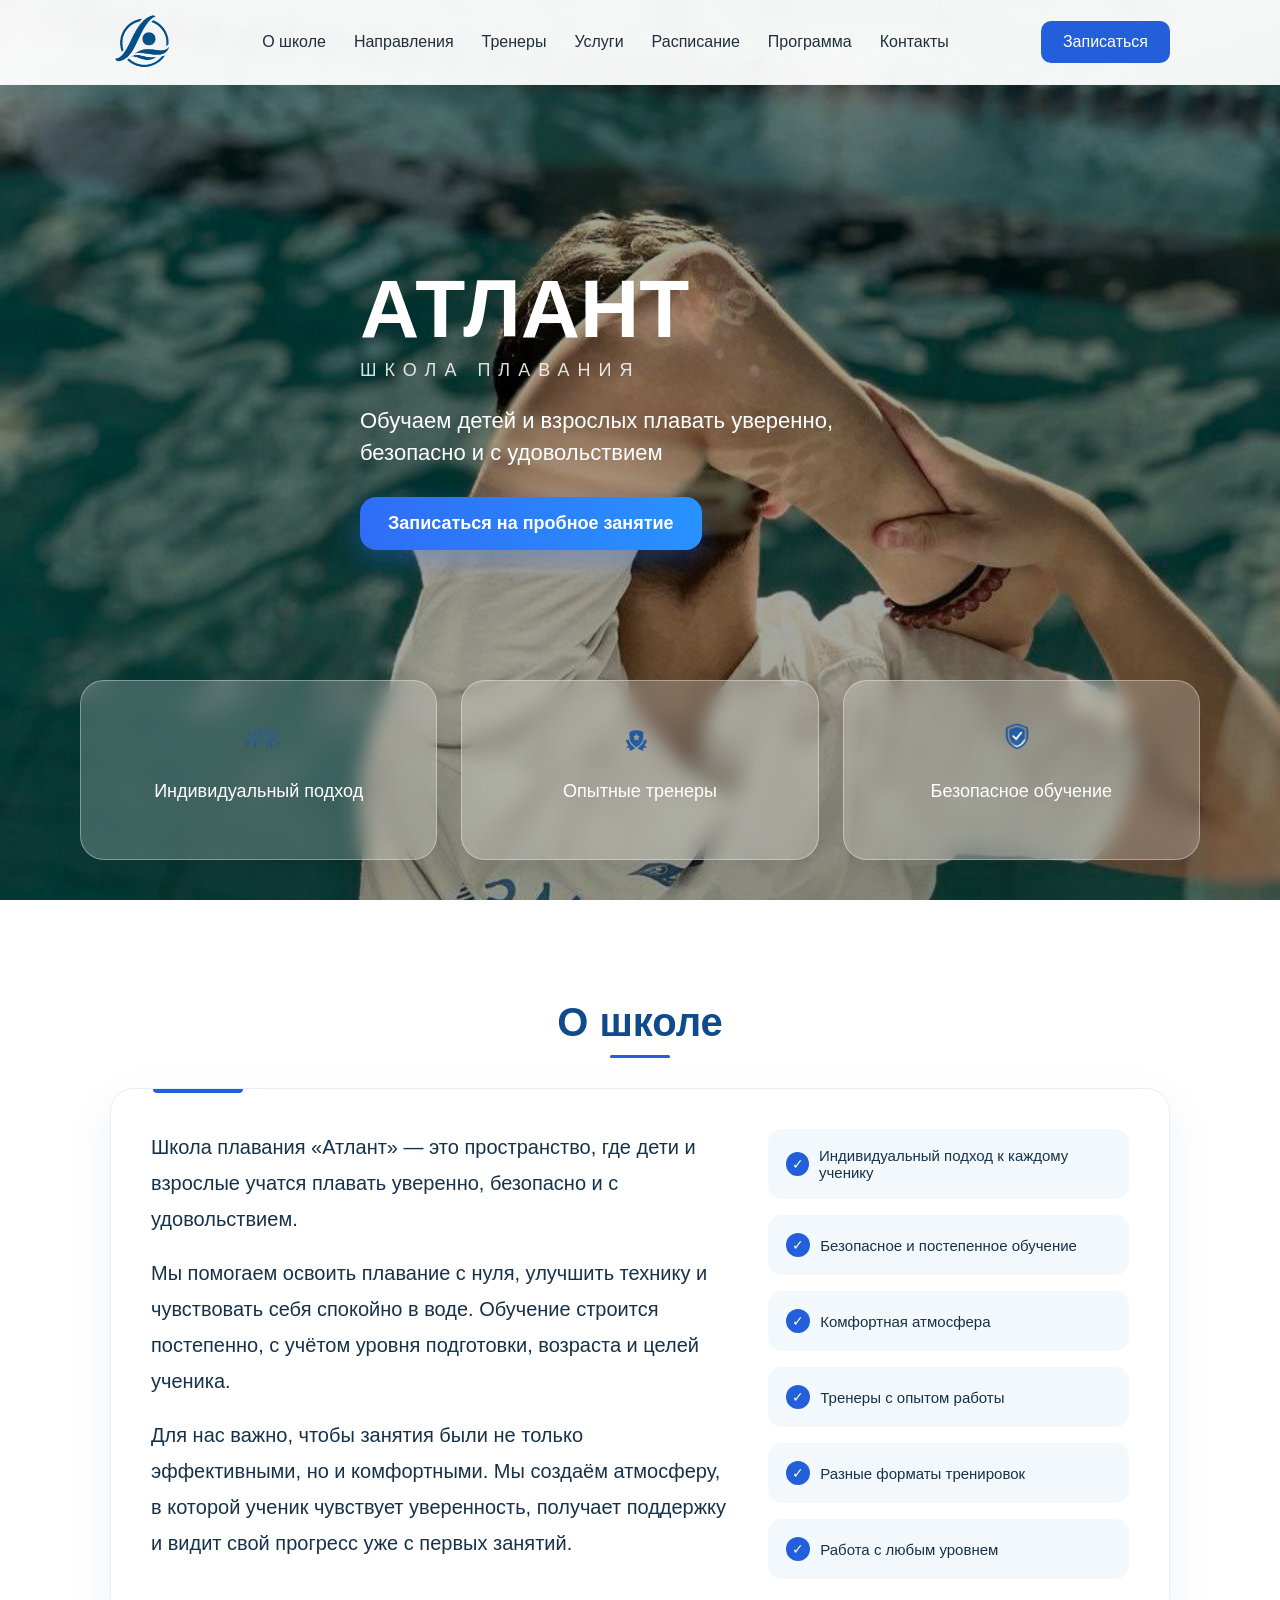
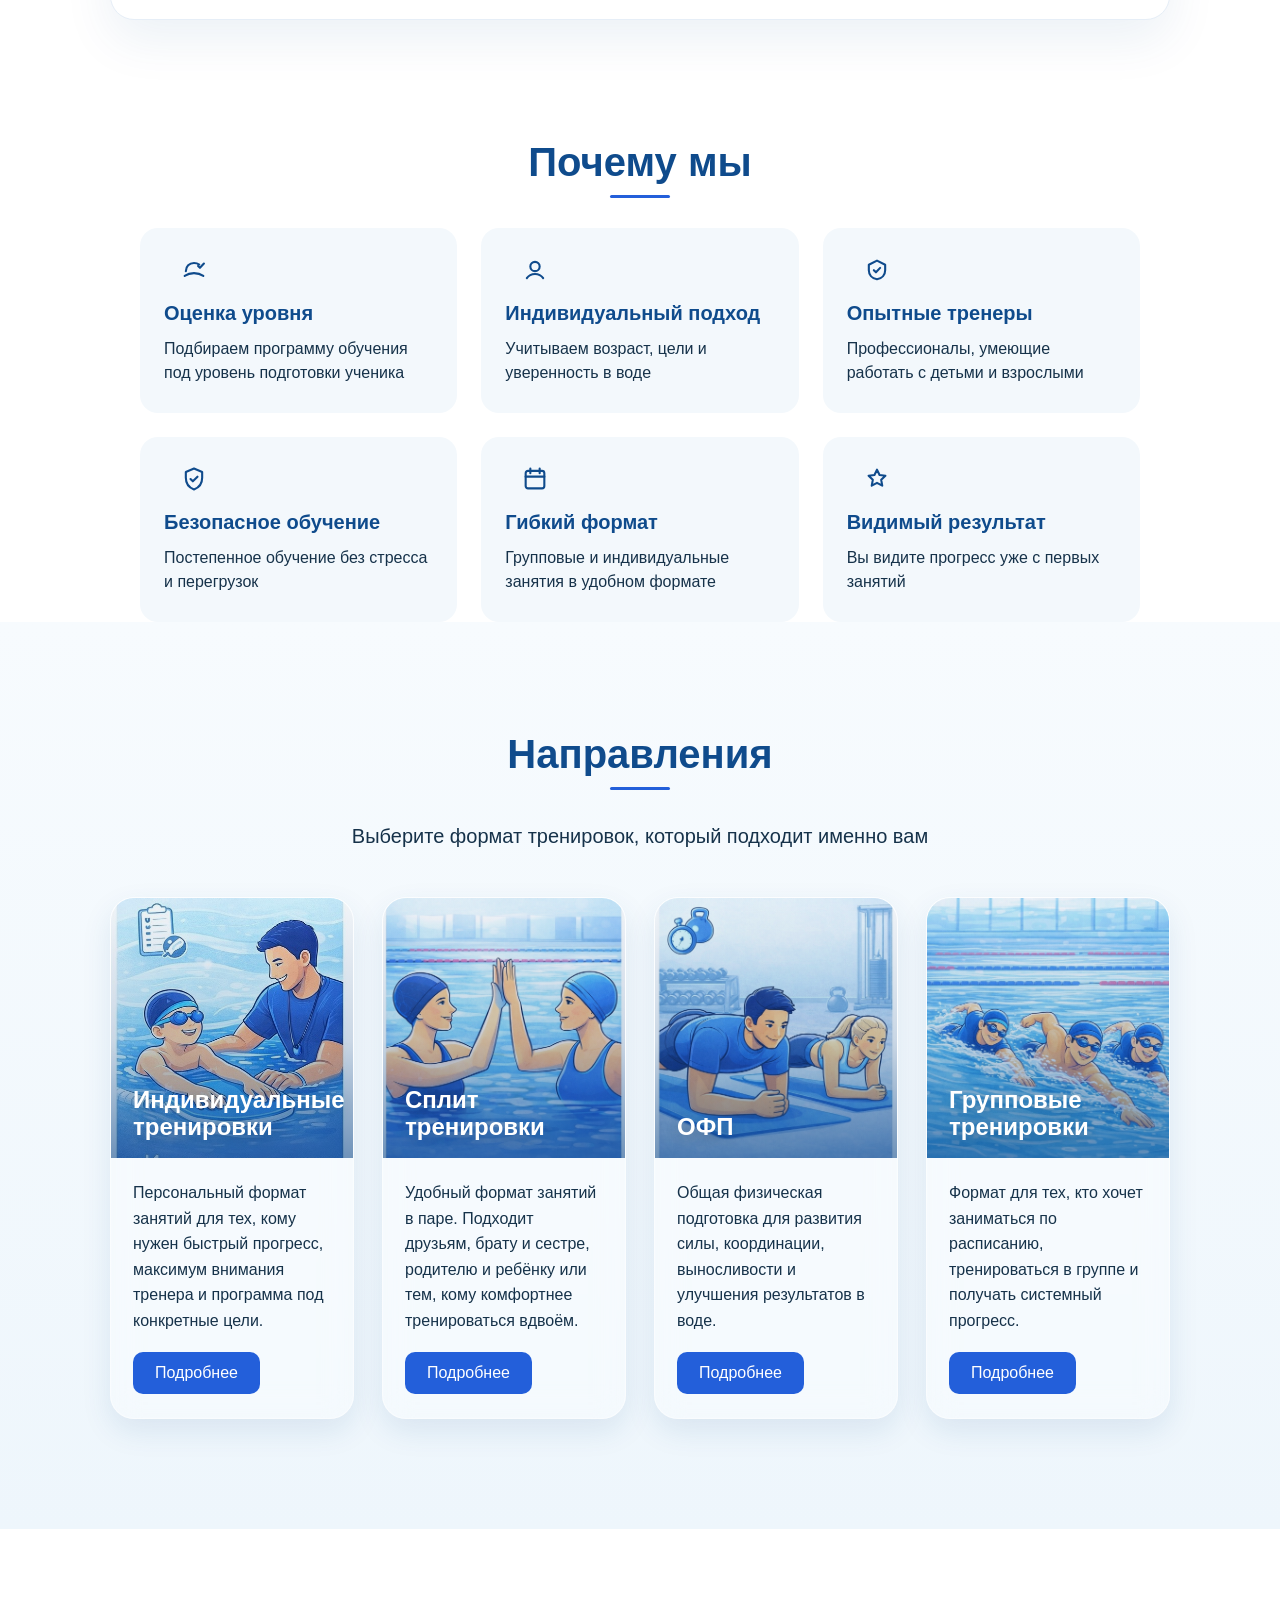
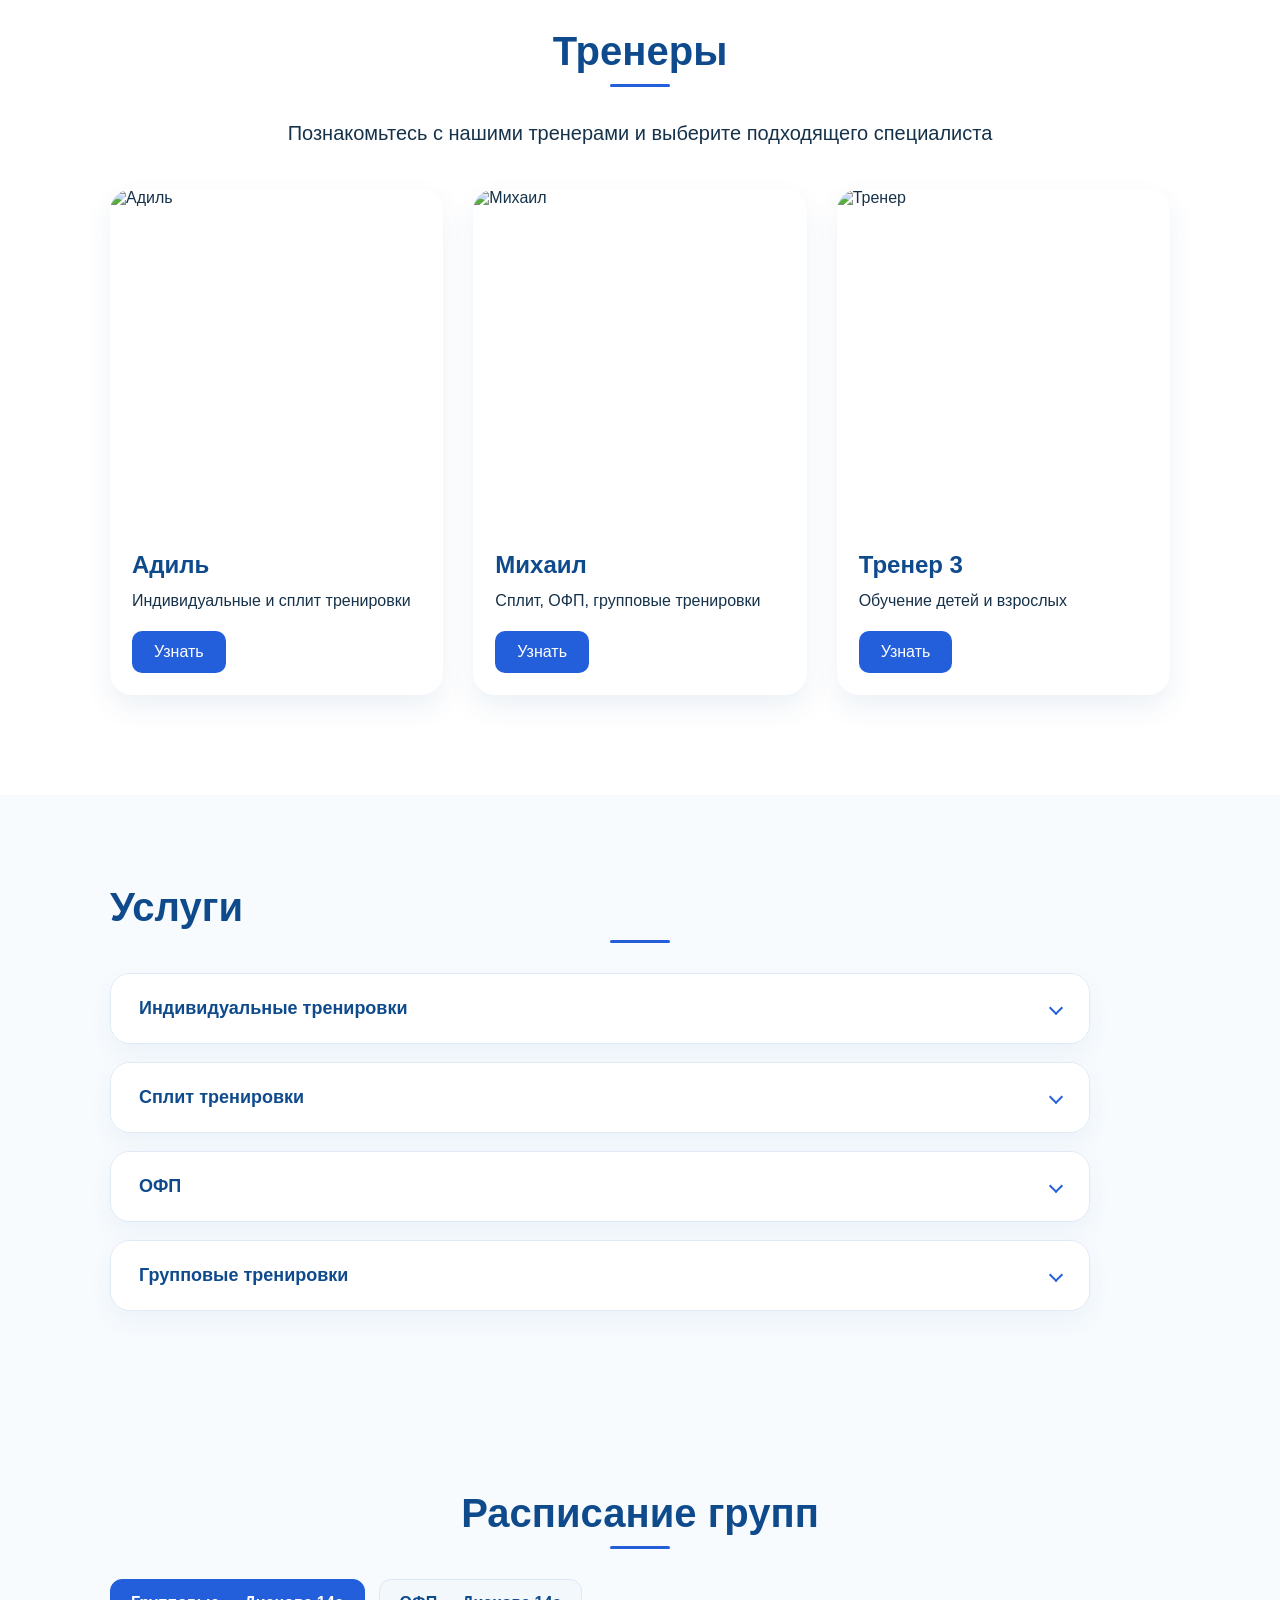
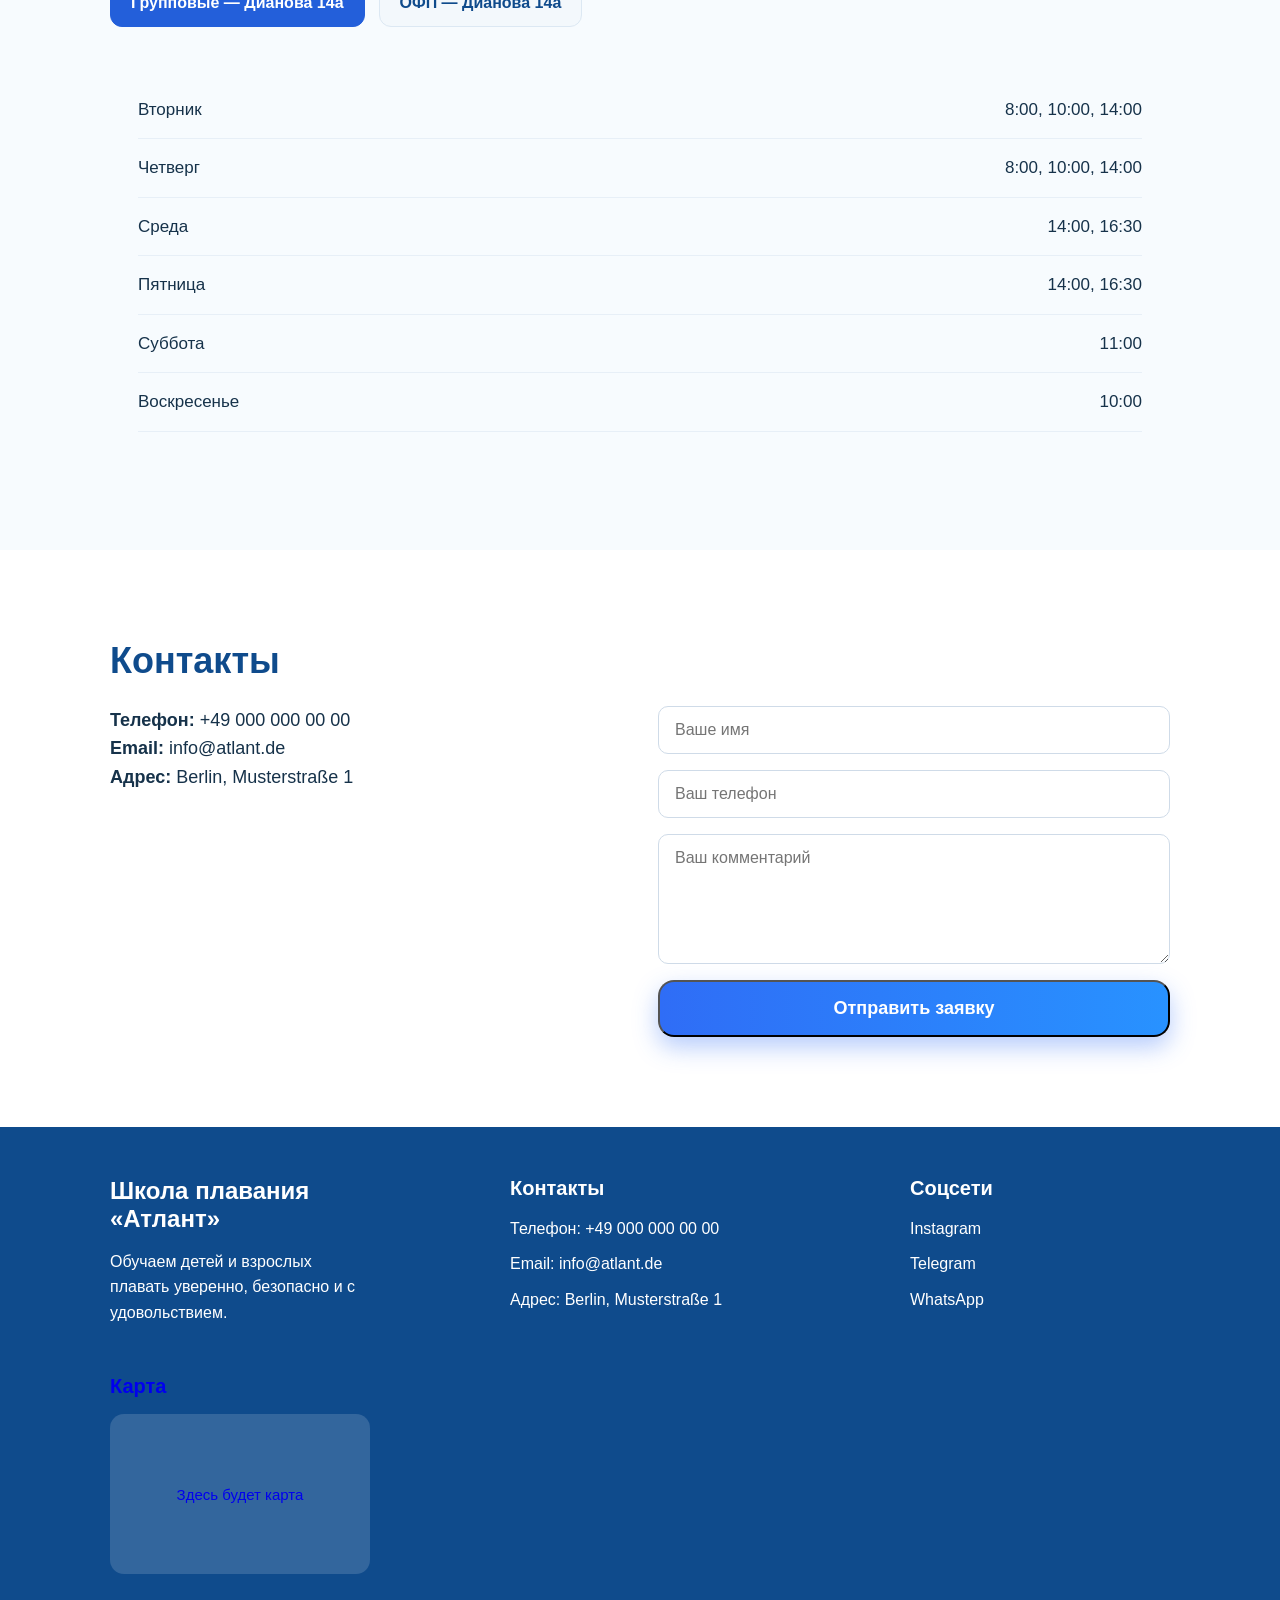
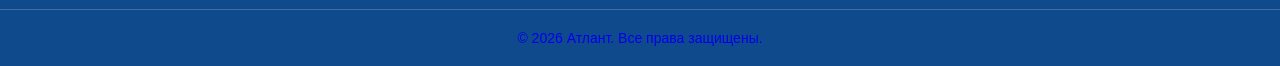
==== commit 33f20f5e: "Add files via upload" ====
--- a/index.html
+++ b/index.html
@@ -4,6 +4,8 @@
   <meta charset="UTF-8" />
   <meta name="viewport" content="width=device-width, initial-scale=1.0" />
   <title>Атлант — школа плавания</title>
+  <link rel="icon" type="image/svg+xml" href="images/favicon.svg" />
+  <link rel="alternate icon" href="images/favicon.svg" />
   <link rel="stylesheet" href="style.css" />
 </head>
 <body>
@@ -21,6 +23,7 @@
         <a href="#coaches">Тренеры</a>
         <a href="#prices">Услуги</a>
         <a href="#schedule">Расписание</a>
+        <a href="#schedule">Программа</a>
         <a href="#contacts">Контакты</a>
       </nav>
 
@@ -29,39 +32,35 @@
     </div>
   </header>
 
-  <<section class="hero">
-  <div class="hero-bg">
-    <img src="images/pool.png" alt="Школа плавания Атлант" />
-    <div class="overlay"></div>
-  </div>
-
+  
+
+  <section class="hero">
   <div class="container hero-content">
     <h1>АТЛАНТ</h1>
     <p class="subtitle">ШКОЛА ПЛАВАНИЯ</p>
 
     <p class="description">
-      Обучаем детей и взрослых плавать уверенно, безопасно и с удовольствием
+      Обучаем детей и взрослых плавать уверенно,
+      безопасно и с удовольствием
     </p>
 
     <a href="#contacts" class="main-btn">Записаться на пробное занятие</a>
-
-    <div class="features">
-      <div class="feature">
-        <img src="images/icon-approach.png" alt="Индивидуальный подход" />
-        <p>Индивидуальный
-подход</p>
-      </div>
-
-      <div class="feature">
-        <img src="images/icon-coach.png" alt="Опытные тренеры" />
-        <p>Опытные тренеры</p>
-      </div>
-
-      <div class="feature">
-        <img src="images/icon-safe.png" alt="Безопасное обучение" />
-        <p>Безопасное
-обучение</p>
-      </div>
+  </div>
+
+  <div class="features">
+    <div class="feature">
+      <img src="images/icon-approach.png" alt="Индивидуальный подход" />
+      <p>Индивидуальный подход</p>
+    </div>
+
+    <div class="feature">
+      <img src="images/icon-coach.png" alt="Опытные тренеры" />
+      <p>Опытные тренеры</p>
+    </div>
+
+    <div class="feature">
+      <img src="images/icon-safe.png" alt="Безопасное обучение" />
+      <p>Безопасное обучение</p>
     </div>
   </div>
 </section>
--- a/style.css
+++ b/style.css
@@ -123,103 +123,97 @@
   padding: 10px 18px;
 }
 
-/* HERO */
-
 .hero {
   position: relative;
-  padding-bottom: 40px;
-}
-
-.hero-bg {
-  position: absolute;
-  inset: 0;
-}
-
-.hero-bg img {
-  width: 100%;
-  height: 100%;
-  object-fit: cover;
-}
-
-.overlay {
-  position: absolute;
-  inset: 0;
-  background: rgba(230, 240, 250, 0.76);
+  min-height: 100vh;
+  overflow: hidden;
+  background:
+    linear-gradient(rgba(0, 0, 0, 0.35), rgba(0, 0, 0, 0.35)),
+    url("images/pool.jpg") center center / cover no-repeat;
+  display: flex;
+  flex-direction: column;
+  justify-content: center;
+  padding: 140px 0 220px;
 }
 
 .hero-content {
   position: relative;
-  padding-top: 190px;
-  padding-bottom: 30px;
+  z-index: 2;
+  color: #ffffff;
+  max-width: 620px;
 }
 
 .hero h1 {
-  font-size: clamp(56px, 8vw, 92px);
-  color: #0f4b8c;
-  font-weight: 500;
-  margin-bottom: 10px;
+  font-size: 82px;
+  line-height: 0.95;
+  margin-bottom: 12px;
+  color: #ffffff;
 }
 
 .subtitle {
+  font-size: 18px;
   letter-spacing: 8px;
-  color: #7b8fa1;
-  margin-bottom: 28px;
-  font-size: 16px;
+  margin-bottom: 24px;
+  color: rgba(255, 255, 255, 0.85);
 }
 
 .description {
   font-size: 22px;
-  line-height: 1.4;
-  max-width: 580px;
-  margin-bottom: 26px;
+  line-height: 1.45;
+  max-width: 560px;
+  margin-bottom: 28px;
+  color: #ffffff;
 }
 
 .main-btn {
   display: inline-block;
-  background: #235fda;
+  background: linear-gradient(90deg, #2f6df6, #2892ff);
   color: #ffffff;
-  padding: 15px 26px;
-  border-radius: 10px;
-  transition: opacity 0.25s ease, transform 0.25s ease;
-  border: none;
-  cursor: pointer;
-  font-size: 16px;
-}
-
-.main-btn:hover {
-  opacity: 0.92;
-  transform: translateY(-1px);
-}
-
-/* HERO FEATURES */
+  padding: 16px 28px;
+  border-radius: 16px;
+  text-decoration: none;
+  font-size: 18px;
+  font-weight: 600;
+  box-shadow: 0 10px 24px rgba(47, 109, 246, 0.35);
+}
 
 .features {
-  margin-top: 120px;
-  display: flex;
-  justify-content: center;
-  align-items: flex-start;
-  gap: 90px;
-  flex-wrap: wrap;
+  position: absolute;
+  left: 50%;
+  bottom: 40px;
+  transform: translateX(-50%);
+  width: min(1120px, calc(100% - 32px));
+  display: grid;
+  grid-template-columns: repeat(3, 1fr);
+  gap: 24px;
+  z-index: 2;
 }
 
 .feature {
-  width: 190px;
+  min-height: 180px;
+  background: rgba(255, 255, 255, 0.22);
+  border: 1px solid rgba(255, 255, 255, 0.35);
+  backdrop-filter: blur(10px);
+  -webkit-backdrop-filter: blur(10px);
+  border-radius: 24px;
+  box-shadow: 0 12px 30px rgba(0, 0, 0, 0.08);
+  padding: 28px 20px;
   text-align: center;
+  color: #ffffff;
 }
 
 .feature img {
-  width: 120px;
-  height: 120px;
+  width: 56px;
+  height: 56px;
   object-fit: contain;
-  display: block;
-  margin: 0 auto 18px;
+  margin: 0 auto 14px;
 }
 
 .feature p {
-  font-size: 20px;
-  line-height: 1.3;
-  color: #16324a;
-  font-weight: 500;
+  font-size: 18px;
+  line-height: 1.35;
+  margin: 0;
+  color: #ffffff;
 }
 
 /* ABOUT */
@@ -2123,17 +2117,37 @@
   top: 420px;
   z-index: 5;
 }
-
+.hero-content {
+  position: relative;
+  z-index: 2;
+  color: white;
+  max-width: 600px;
+}
 .hero .main-btn {
   display: inline-block;
 }
-.hero {
+
+  .hero {
+  height: 100vh;
   position: relative;
-  min-height: 100vh;
-  overflow: hidden;
-  background: #eaf3ff;
-}
-
+
+  background: 
+    linear-gradient(rgba(0,0,0,0.4), rgba(0,0,0,0.4)),
+    url("images/pool.jpg") center/cover no-repeat;
+
+  display: flex;
+  align-items: center;
+}
+.main-btn {
+  background: linear-gradient(90deg, #2a7cff, #00c6ff);
+  padding: 14px 28px;
+  border-radius: 30px;
+  color: white;
+  text-decoration: none;
+  display: inline-block;
+  margin-top: 20px;
+  font-weight: 500;
+}
 .hero-bg {
   position: absolute;
   inset: 0;
@@ -2609,7 +2623,7 @@
 .hero {
   position: relative;
   height: 100vh;
-  background: url("images/pool.png") center/cover no-repeat;
+  background: url("images/pool.jpg") center/cover no-repeat;
 }
 .hero-content {
   position: relative;
@@ -2618,7 +2632,7 @@
 .hero {
   position: relative !important;
   min-height: 100vh !important;
-  background-image: url("images/pool.png") !important;
+  background-image: url("images/pool.jpg") !important;
   background-size: cover !important;
   background-position: center !important;
   background-repeat: no-repeat !important;
@@ -2643,3 +2657,82 @@
   position: relative;
   z-index: 2;
 }
+.hero {
+  position: relative;
+  min-height: 100vh;
+  overflow: hidden;
+  background: linear-gradient(rgba(0,0,0,0.35), rgba(0,0,0,0.35)),
+              url("./images/pool.jpg") center center / cover no-repeat;
+  display: flex;
+  flex-direction: column;
+  justify-content: center;
+  padding: 140px 0 220px;
+}
+
+.hero-content {
+  position: relative;
+  z-index: 2;
+  max-width: 620px;
+  color: #fff;
+}
+
+.hero h1 {
+  font-size: 84px;
+  line-height: 0.95;
+  margin-bottom: 12px;
+  color: #fff;
+}
+
+.subtitle {
+  font-size: 18px;
+  letter-spacing: 8px;
+  margin-bottom: 24px;
+  color: rgba(255,255,255,0.85);
+}
+
+.description {
+  font-size: 22px;
+  line-height: 1.45;
+  max-width: 560px;
+  margin-bottom: 28px;
+  color: #fff;
+}
+
+.features {
+  position: absolute;
+  left: 50%;
+  bottom: 40px;
+  transform: translateX(-50%);
+  width: min(1120px, calc(100% - 32px));
+  display: grid;
+  grid-template-columns: repeat(3, 1fr);
+  gap: 24px;
+  z-index: 2;
+}
+
+.feature {
+  min-height: 180px;
+  background: rgba(255,255,255,0.22);
+  border: 1px solid rgba(255,255,255,0.35);
+  backdrop-filter: blur(10px);
+  -webkit-backdrop-filter: blur(10px);
+  border-radius: 24px;
+  box-shadow: 0 12px 30px rgba(0,0,0,0.08);
+  padding: 28px 20px;
+  text-align: center;
+  color: #fff;
+}
+
+.feature img {
+  width: 56px;
+  height: 56px;
+  object-fit: contain;
+  margin: 0 auto 14px;
+}
+
+.feature p {
+  margin: 0;
+  font-size: 18px;
+  line-height: 1.35;
+  color: #fff;
+}
